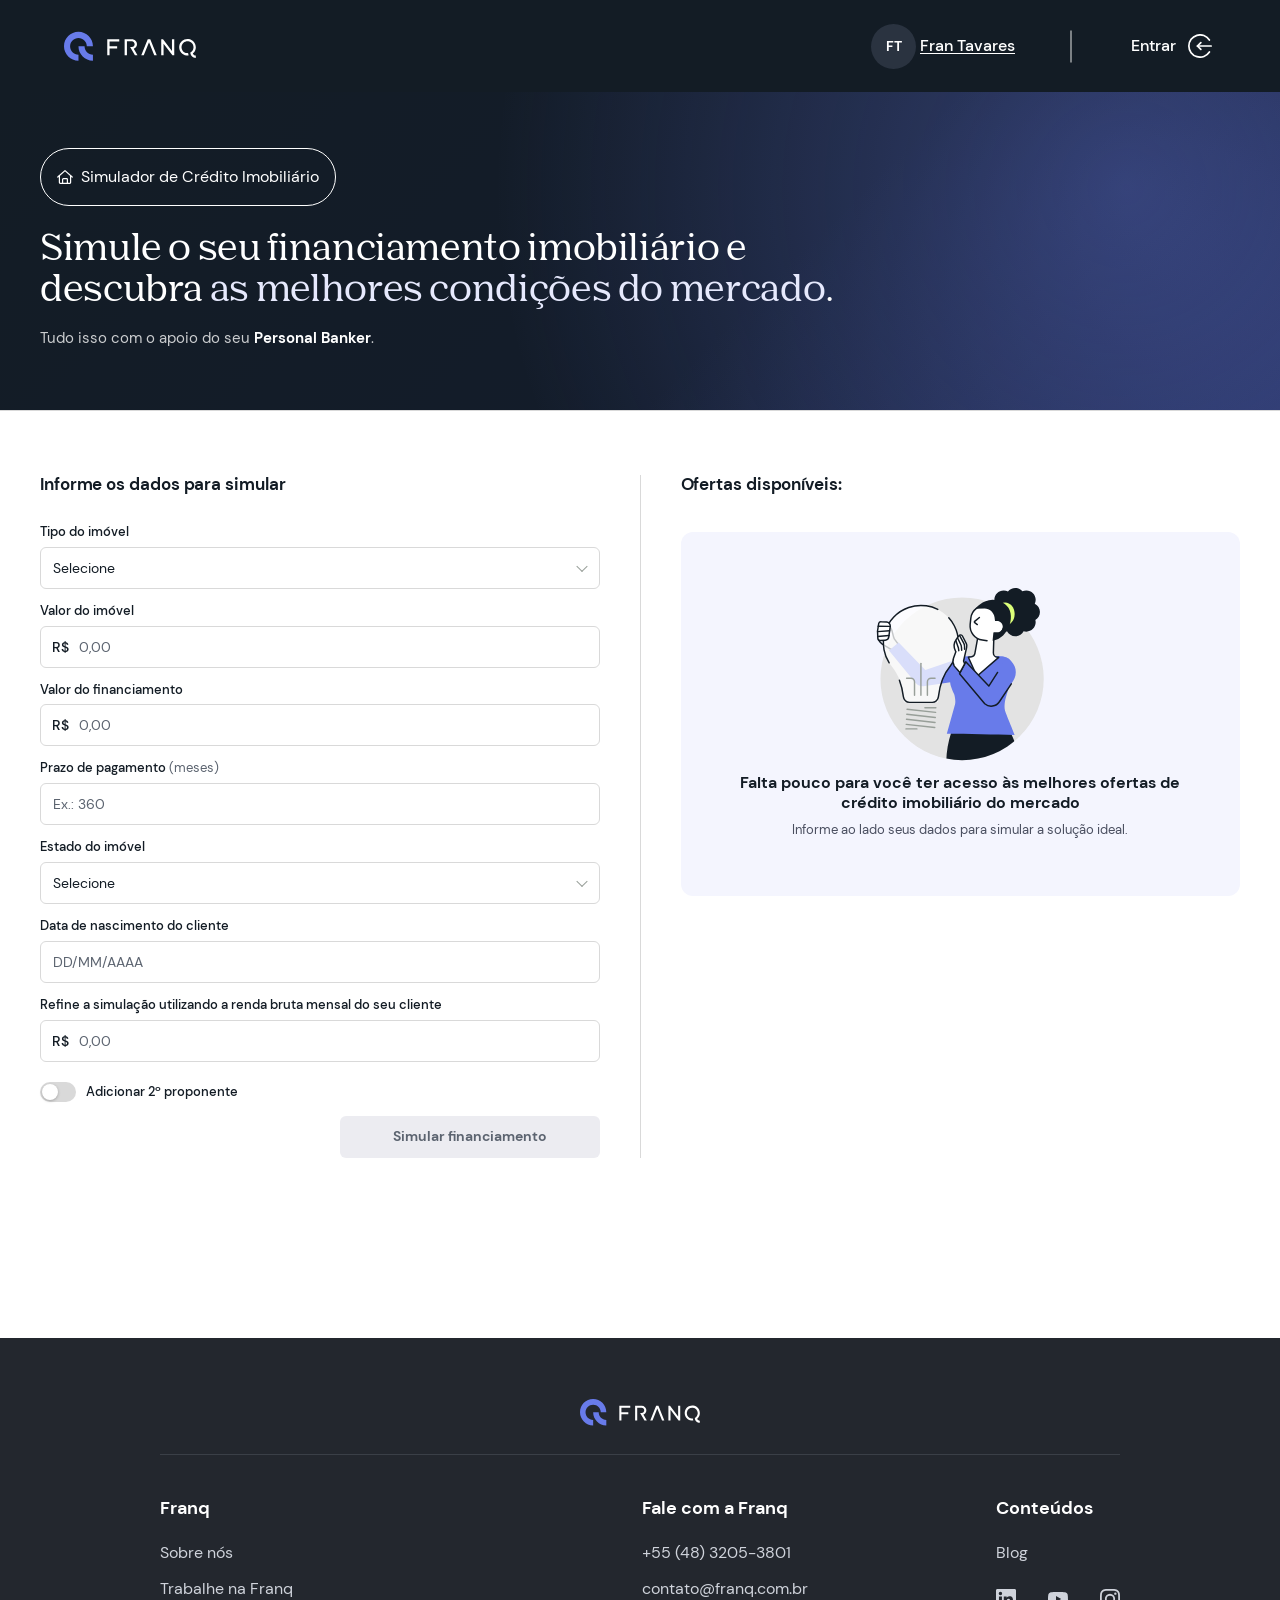
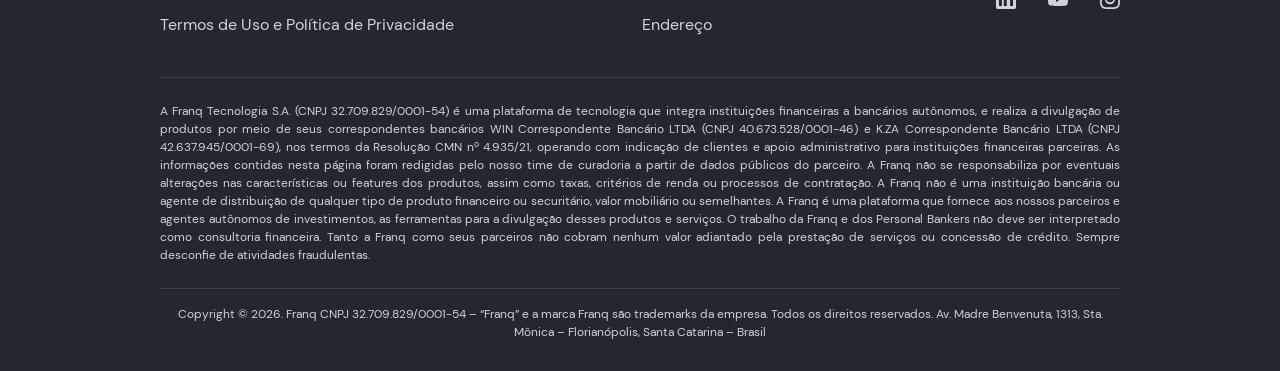
==== index.html @ 44a06931 "Renomeia simulador.html para index.html (GitHub Pages serve na raiz) Co-Authored-By: Claude Opus 4.8" ====
<!doctype html>
<html lang="pt-BR">
<head>
<meta charset="utf-8" />
<meta name="viewport" content="width=device-width,initial-scale=1" />
<title>Simulador de Crédito Imobiliário · Franq</title>
<link rel="stylesheet" href="colors_and_type.css" />
<style>
  @font-face {
    font-family: 'NIB Pro';
    src: url('assets/fonts/NibPro-SemiBold.ttf') format('truetype');
    font-weight: 400 700;
    font-style: normal;
    font-display: swap;
  }

  /* WCAG AA-safe tokens (≥4.5:1 sobre branco) */
  :root {
    --text-muted: #5C6470;     /* substitui --oliva-dark p/ texto: 6.4:1 */
    --text-muted-soft: #6B7280; /* 5.4:1 */
    --danger-text: #C0202B;    /* substitui --danger p/ texto: 6.0:1 */
  }

  /* ==========================================================
     Layout shell — beFranq admin style
     ========================================================== */
  *, *::before, *::after { box-sizing: border-box; }
  html, body { margin: 0; }
  body {
    background: var(--branco);
    color: var(--azul-dark);
    font-family: var(--font-sans);
    font-size: 14px;
    line-height: 1.45;
    min-height: 100vh;
  }

  /* ==========================================================
     Page hero (title block under topbar)
     ========================================================== */
  .page-hero {
    background: var(--azul-dark);
    color: #fff;
    padding: 56px 40px 60px;
    border-bottom: 1px solid var(--cinza-borda);
    position: relative;
    overflow: hidden;
  }
  .page-hero::before {
    content: '';
    position: absolute; inset: 0;
    background:
      radial-gradient(circle at 88% 30%, rgba(104,123,234,0.35), transparent 55%),
      linear-gradient(135deg, rgba(8,14,28,0.0) 0%, rgba(19,28,57,0.25) 60%, rgba(91,108,245,0.25) 100%);
    pointer-events: none;
  }
  .page-hero-inner {
    position: relative; z-index: 1;
    max-width: 1280px; margin: 0 auto;
  }
  .page-hero p.page-hero-eyebrow {
    display: inline-flex;
    align-items: center;
    gap: 8px;
    padding: 16px;
    border: 1px solid #fff;
    border-radius: 40px;
    background: transparent;
    font-family: 'DM Sans', sans-serif;
    font-size: 16px;
    line-height: 24px;
    letter-spacing: 0;
    text-transform: none;
    font-weight: 400;
    color: #fff !important;
    margin: 0 0 24px;
    width: fit-content;
  }
  .page-hero p.page-hero-eyebrow svg {
    width: 16px;
    height: 16px;
    flex-shrink: 0;
    display: block;
  }
  .page-hero h1 {
    font-family: 'NIB Pro', 'DM Serif Display', Georgia, serif;
    font-weight: 400;
    font-size: 36px; line-height: 1.15; letter-spacing: -0.01em;
    margin: 0; max-width: 800px;
    color: #fff;
  }
  .page-hero h1 .accent { color: #E6E9FD; }
  .page-hero p {
    margin: 14px 0 0; max-width: 720px;
    font-size: 15px; line-height: 1.55;
    color: rgba(255,255,255,0.78);
  }
  .page-hero p b { color: #fff; font-weight: 600; }
  @media (max-width: 720px) {
    .page-hero { padding: 36px 20px 40px; }
    .page-hero h1 { font-size: 26px; }
    .page-hero p { font-size: 14px; }
  }

  /* ==========================================================
     Top topbar (slim)
     ========================================================== */
  .topbar {
    height: 92px;
    display: flex; align-items: center; justify-content: space-between;
    padding: 24px 64px;
    background: #131C25;
    font-family: 'DM Sans', sans-serif;
    color: #fff;
    z-index: 19999;
    position: relative;
  }
  .topbar-logo { height: 30px; width: 132px; display: block; }
  .topbar-right {
    display: flex; align-items: center; gap: 40px;
    position: relative; z-index: 20000;
  }
  .topbar-userblock {
    display: flex; align-items: center; gap: 4px;
  }
  .topbar-avatar {
    width: 45px; height: 45px; border-radius: 50%;
    background: #2A3340; color: #fff;
    display: grid; place-items: center;
    font-weight: 600; font-size: 14px;
    overflow: hidden;
    flex-shrink: 0;
  }
  .topbar-avatar img {
    width: 100%; height: 100%; object-fit: cover; display: block;
  }
  .topbar-whatsapp {
    width: 32px; height: 32px;
    display: grid; place-items: center;
    background: transparent; border: 0; padding: 0;
    color: #fff; cursor: pointer;
    border-radius: 50%;
    transition: background 0.2s ease;
  }
  .topbar-whatsapp:hover { background: rgba(255,255,255,0.08); }
  .topbar-whatsapp svg { width: 16px; height: 16px; display: block; }
  .topbar-divider {
    width: 32px; height: 0;
    border-top: 1px solid #e5e5e5;
    transform: rotate(270deg);
  }
  .topbar-enter {
    display: inline-flex; align-items: center; gap: 12px;
    background: transparent; border: 0; padding: 8px 4px;
    color: #fff; cursor: pointer;
    font-family: 'DM Sans', sans-serif;
    font-size: 16px; line-height: 24px; font-weight: 500;
    transition: opacity 0.2s ease;
  }
  .topbar-enter:hover { opacity: 0.8; }
  .topbar-enter svg {
    width: 24px; height: 24px;
    stroke: currentColor;
    display: block;
  }
  .topbar-username {
    font-size: 16px; line-height: 24px;
    font-weight: 500; color: #fff;
    font-family: 'DM Sans', sans-serif;
    text-decoration: underline;
    text-underline-position: from-font;
  }

  /* ==========================================================
     Page container
     ========================================================== */
  .page {
    max-width: 1280px;
    margin: 0 auto;
    padding: 28px 40px 100px;
  }

  /* Breadcrumb */
  .crumbs {
    display: flex; align-items: center; gap: 6px;
    color: var(--text-muted);
    font-size: 13px;
  }
  .crumbs a, .crumbs button {
    background: none; border: none; padding: 0;
    color: var(--text-muted);
    font: inherit; cursor: pointer;
    text-decoration: none;
  }
  .crumbs a:hover, .crumbs button:hover { color: var(--azul-dark); }
  .crumbs .crumb-current {
    color: var(--azul-dark); font-weight: 500;
  }
  .crumbs .crumb-sep { color: var(--cinza-borda); }

  /* Progress linear */
  .progress {
    height: 6px;
    background: #ECECF1;
    border-radius: 999px;
    overflow: hidden;
    margin-top: 14px;
    position: relative;
  }
  .progress-bar {
    height: 100%;
    width: 50%;
    background: var(--azul-franqueza);
    border-radius: 999px;
    transition: width var(--dur-med) var(--ease-out);
  }

  /* ==========================================================
     Two-column grid (form ↔ result)
     ========================================================== */
  .two-col {
    display: grid;
    grid-template-columns: 1fr 1px 1fr;
    gap: 40px;
    margin-top: 36px;
    align-items: stretch;
  }
  .form-col, .result-col { display: flex; flex-direction: column; }
  .form { flex: 1; }
  .form-actions { margin-top: auto !important; }
  .result-table.is-active { flex: 1; display: flex; flex-direction: column; }
  .result-table.is-active .result-cta { margin-top: auto; }
  .vdivider {
    background: var(--cinza-borda);
    width: 1px;
    align-self: stretch;
    min-height: 600px;
  }

  /* Section title (form + result share style) */
  .section-title {
    font-family: var(--font-sans);
    font-size: 17px;
    font-weight: 700;
    color: var(--azul-dark);
    margin: 0 0 30px;
    letter-spacing: -0.005em;
  }
  .section-divider {
    border: none;
    border-top: 1px solid var(--cinza-borda);
    margin: 0 0 26px;
  }

  /* ==========================================================
     Form
     ========================================================== */
  .form { display: flex; flex-direction: column; gap: 14px; }
  .form-actions { margin-top: 8px; display: flex; justify-content: flex-end; align-items: center; gap: 16px; }
  .form-actions .btn { width: auto; min-width: 260px; }
  .btn-link-clear {
    background: transparent;
    border: 0;
    padding: 6px 4px;
    color: #6B7280;
    font-family: var(--font-sans);
    font-size: 13px;
    font-weight: 500;
    cursor: pointer;
    display: inline-flex;
    align-items: center;
    gap: 6px;
    text-decoration: none;
  }
  .btn-link-clear:hover { text-decoration: underline; }
  .result-cta { margin-top: 16px; display: flex; flex-direction: column; align-items: flex-end; gap: 16px; }
  .result-cta-text {
    font-family: var(--font-sans);
    font-size: 13px; line-height: 1.55;
    font-weight: 700;
    color: var(--azul-dark);
    margin: 20px 0 0;
    text-align: left;
    max-width: 100%;
  }
  .result-cta .btn { min-width: 260px; }
  .field { display: flex; flex-direction: column; gap: 6px; }
  .field-label {
    font-size: 13px;
    font-weight: 500;
    color: var(--azul-dark);
    line-height: 1.3;
  }
  .field-label .label-hint {
    color: var(--text-muted);
    font-weight: 400;
  }

  .input {
    height: 42px;
    border: 1px solid var(--cinza-borda);
    border-radius: 6px;
    background: #fff;
    padding: 0 12px;
    font: 400 14px var(--font-sans);
    color: var(--azul-dark);
    width: 100%;
    transition: border-color var(--dur-fast), box-shadow var(--dur-fast);
    appearance: none;
    -webkit-appearance: none;
  }
  .input:hover { border-color: var(--azul-franqueza); }
  .input:focus {
    outline: none;
    border-color: var(--azul-franqueza);
    box-shadow: 0 0 0 3px rgba(104,123,234,0.18);
  }
  .input::placeholder { color: var(--text-muted); }
  .input.is-error,
  .input.is-error:hover,
  .input.is-error:focus {
    border-color: var(--danger);
    box-shadow: 0 0 0 3px rgba(216, 57, 73, 0.15);
  }
  .field-error {
    margin: 6px 0 0;
    font-size: 12px;
    color: var(--danger-text);
    line-height: 1.4;
  }

  /* Native select arrow */
  .select-wrap { position: relative; }
  .select-wrap .input {
    padding-right: 36px;
    cursor: pointer;
  }
  .select-wrap::after {
    content: "";
    position: absolute;
    right: 14px; top: 50%;
    width: 8px; height: 8px;
    border-right: 1.6px solid var(--oliva-dark);
    border-bottom: 1.6px solid var(--oliva-dark);
    transform: translateY(-70%) rotate(45deg);
    pointer-events: none;
  }

  /* Currency / prefix */
  .input-prefix-wrap { position: relative; }
  .input-prefix {
    position: absolute; left: 12px; top: 50%; transform: translateY(-50%);
    font-size: 14px; font-weight: 500; color: var(--azul-dark);
    pointer-events: none;
  }
  .input-prefix-wrap .input { padding-left: 38px; }

  /* Toggle proponente */
  .switch-row {
    display: flex; align-items: center; gap: 10px;
    margin-top: 6px;
  }
  .switch {
    position: relative;
    width: 36px; height: 20px;
    background: var(--cinza-borda);
    border-radius: 999px;
    cursor: pointer;
    transition: background var(--dur-fast);
    flex-shrink: 0;
  }
  .switch::after {
    content: "";
    position: absolute; top: 2px; left: 2px;
    width: 16px; height: 16px;
    background: #fff;
    border-radius: 50%;
    box-shadow: 0 1px 3px rgba(0,0,0,0.25);
    transition: left var(--dur-fast);
  }
  .switch.on { background: var(--azul-franqueza); }
  .switch.on::after { left: 18px; }
  .switch-label {
    font-size: 13px; color: var(--azul-dark); font-weight: 500;
    cursor: pointer; user-select: none;
  }

  /* 2º proponente card */
  .proponente-card {
    background: #FAFAFF;
    border: 1px solid #E5E5E5;
    border-radius: 12px;
    margin-top: 4px;
    overflow: hidden;
  }
  .proponente-card[hidden] { display: none; }
  .proponente-card-head {
    display: flex; align-items: flex-start; gap: 12px;
    padding: 14px 16px;
    background: #F0F2FE;
    border-bottom: 1px solid #E5E5E5;
  }
  .proponente-card-title {
    flex: 1;
    font-size: 13px;
    font-weight: 500;
    color: var(--azul-dark);
    line-height: 1.4;
  }
  .proponente-card-close {
    flex-shrink: 0;
    width: 24px; height: 24px;
    border: none;
    background: transparent;
    color: var(--azul-dark);
    font-size: 18px;
    line-height: 1;
    cursor: pointer;
    border-radius: 4px;
    display: grid; place-items: center;
    transition: background var(--dur-fast);
  }
  .proponente-card-close:hover { background: rgba(0,0,0,0.06); }
  .proponente-card-body {
    padding: 14px 16px;
    display: flex; flex-direction: column; gap: 14px;
  }

  /* ==========================================================
     Result panel — empty state
     ========================================================== */
  .result-empty {
    background: #F4F5FE;
    border-radius: 12px;
    padding: 56px 32px;
    text-align: center;
    margin-top: 8px;
  }
  .result-empty-illu {
    width: 168px; height: auto;
    margin: 0 auto 12px;
    display: block;
  }
  .result-empty-title {
    font-family: var(--font-sans);
    font-size: 16px;
    font-weight: 700;
    color: var(--azul-dark);
    margin: 0 0 8px;
  }
  .result-empty-sub {
    font-size: 13px;
    color: #4A4F60;
    line-height: 1.55;
    max-width: 420px;
    margin: 0 auto;
  }

  /* ==========================================================
     Result panel — bank cards (one per partner, stacked)
     ========================================================== */
  .result-table {
    display: none;
    margin-top: 4px;
  }
  .result-table.is-active { display: flex; flex-direction: column; flex: 1; }

  .result-coverage-top {
    display: flex; align-items: center; justify-content: space-between;
    gap: 16px;
    flex-wrap: wrap;
    margin-bottom: 14px;
  }
  .result-coverage-text {
    font-size: 13px;
    color: var(--azul-dark);
  }
  .result-coverage-text b { color: var(--azul-dark); font-weight: 700; }
  .result-sort {
    display: flex; align-items: center; gap: 8px;
  }
  .result-sort-label {
    font-size: 12.5px;
    color: var(--text-muted);
    white-space: nowrap;
  }
  .result-sort .select-wrap {
    position: relative;
  }
  .result-sort select {
    height: 36px;
    padding: 0 36px 0 12px;
    border-radius: 8px;
    border: 1px solid #E0E0E5;
    background: #fff;
    font: 500 13px var(--font-sans);
    color: var(--azul-dark);
    cursor: pointer;
    appearance: none;
    -webkit-appearance: none;
    min-width: 180px;
  }
  .result-sort select:focus { outline: 2px solid var(--oliva-dark); outline-offset: 1px; border-color: var(--oliva-dark); }
  .result-sort .select-wrap::after {
    content: '';
    position: absolute;
    right: 12px; top: 50%;
    width: 8px; height: 8px;
    border-right: 1.5px solid var(--azul-dark);
    border-bottom: 1.5px solid var(--azul-dark);
    transform: translateY(-70%) rotate(45deg);
    pointer-events: none;
  }

  /* Bank cards stack */
  .bank-cards {
    display: flex; flex-direction: column;
    gap: 12px;
  }
  .bank-card {
    background: #fff;
    border: 1px solid #E5E5E5;
    border-radius: 16px;
    padding: 18px 20px;
    transition: box-shadow 0.2s ease, border-color 0.2s ease, transform 0.35s cubic-bezier(0.4,0,0.2,1);
  }
  .bank-card:hover {
    box-shadow: 0 6px 18px rgba(20, 30, 80, 0.06);
    border-color: #D5D8E0;
  }
  .bank-card-head {
    display: flex; align-items: center; gap: 14px;
    padding-bottom: 14px;
    border-bottom: 1px solid #EFEFF3;
    margin-bottom: 14px;
  }
  .bank-card-logo {
    flex-shrink: 0;
    width: 48px; height: 48px;
    border-radius: 10px;
    background: rgb(250, 250, 255);
    display: grid; place-items: center;
    color: var(--azul-dark);
  }
  .bank-card-logo svg { width: 28px; height: 28px; }
  .bank-card-title {
    flex: 1;
    display: flex; flex-direction: column; gap: 2px;
  }
  .bank-card-name {
    font-size: 16px; font-weight: 700; color: var(--azul-dark); line-height: 1.1;
  }
  .bank-card-ltv {
    font-size: 11.5px; color: var(--text-muted); font-weight: 400;
  }
  .bank-card-highlight {
    text-align: right;
    display: flex; flex-direction: column; gap: 2px;
  }
  .bank-card-highlight-label {
    font-size: 11px; color: var(--text-muted); text-transform: uppercase; letter-spacing: 0.04em;
  }
  .bank-card-highlight-value {
    font-size: 18px; font-weight: 700; color: var(--azul-dark); line-height: 1.1;
  }
  .bank-card-grid {
    display: grid;
    grid-template-columns: repeat(3, 1fr);
    gap: 14px 18px;
  }
  .bank-card-cell {
    display: flex; flex-direction: column; gap: 3px;
    min-width: 0;
  }
  .bank-card-cell-label {
    font-size: 11.5px;
    color: var(--text-muted);
    line-height: 1.25;
    display: flex; align-items: center; gap: 4px;
  }
  .bank-card-cell-label small { font-size: 10.5px; color: var(--text-muted); }
  .bank-card-cell-value {
    font-size: 14px;
    color: var(--azul-dark);
    font-weight: 500;
    line-height: 1.25;
    display: flex; align-items: baseline; gap: 4px;
    flex-wrap: wrap;
  }
  .bank-card-cell-value .bank-cell-suffix {
    font-size: 10.5px;
    color: var(--text-muted);
    font-weight: 400;
  }
  .bank-card-warn {
    margin-top: 14px;
    padding: 10px 12px;
    background: #FFF6F4;
    border: 1px solid #FFE2DC;
    border-radius: 10px;
    display: flex; align-items: flex-start; gap: 8px;
    font-size: 12px; color: var(--azul-dark);
    line-height: 1.45;
  }
  .bank-card-warn .result-warn-ico { margin-top: 1px; }
  .bank-card-warn b { color: var(--danger); }
  .bank-card-warn-aux {
    color: var(--text-muted);
    display: block;
    margin-top: 2px;
    font-size: 11px;
  }

  .bank-grid {
    background: rgb(250, 250, 255);
    border-radius: 16px;
    overflow: hidden;
  }
  .bank-row {
    display: grid;
    grid-template-columns: 180px repeat(4, 1fr);
    align-items: stretch;
  }
  .bank-row > * {
    padding: 12px 10px;
    border-top: 1px solid #E5E5E5;
    font-size: 14px;
    color: var(--azul-dark);
  }
  .bank-row.is-head > * { border-top: 0; padding-top: 8px; padding-bottom: 14px; }
  .bank-row > *:not(:first-child) { border-left: 1px solid #E5E5E5; }
  .bank-row.is-head > :first-child { border-top: 0; }

  .bank-head {
    text-align: center;
    display: flex; flex-direction: column; align-items: center; gap: 4px;
  }
  .bank-head svg { color: var(--azul-dark); margin-bottom: 4px; }
  .bank-head-name { font-weight: 700; font-size: 14px; color: var(--azul-dark); line-height: 1.1; }
  .bank-head-ltv { font-size: 10px; color: var(--azul-dark); font-weight: 400; }

  .bank-row-label {
    display: flex; align-items: center; justify-content: space-between;
    gap: 8px;
    font-size: 14px; font-weight: 400;
    color: var(--azul-dark); line-height: 1.3;
  }
  .bank-row-label-text { display: flex; align-items: flex-start; gap: 8px; }
  .bank-row-label-text > span { display: block; }
  .bank-row-label-text svg { flex-shrink: 0; color: var(--azul-dark); margin-top: 2px; }
  .bank-row-label small {
    display: block; font-weight: 400; color: var(--azul-dark);
    font-size: 14px; margin-top: 0; line-height: 1.3;
  }
  .bank-row-label-info { color: var(--text-muted); cursor: help; display: inline-flex; }

  .bank-cell {
    text-align: center;
    font-size: 14px; color: var(--azul-dark);
    font-weight: 400; line-height: 1.35;
    display: flex; align-items: center; justify-content: center;
    gap: 2px; flex-wrap: wrap;
  }
  .bank-cell-suffix { font-size: 10px; color: var(--azul-dark); }
  .bank-cell-strong { font-weight: 400; }

  /* Desktop coverage (footer of grid) + warn */
  .result-coverage {
    text-align: center;
    font-size: 12.5px; color: var(--azul-dark);
    background: rgb(231, 235, 255);
    border-bottom-left-radius: 16px;
    border-bottom-right-radius: 16px;
    padding: 12px 16px;
  }
  .result-coverage b { color: var(--azul-dark); }
  .result-warn {
    margin-top: 18px;
    display: flex; align-items: flex-start; gap: 8px;
    font-size: 12.5px; color: var(--azul-dark); line-height: 1.5;
  }
  .result-warn b { color: var(--danger); }

  /* Show grid on desktop, cards on mobile */
  .result-mobile-only { display: none; }

  /* Floating "back to form" button (mobile only) */
  .fab-top {
    position: fixed;
    right: 16px; bottom: 20px;
    width: 48px; height: 48px;
    border-radius: 50%;
    border: none;
    background: var(--azul-dark);
    color: #fff;
    box-shadow: 0 8px 22px rgba(20, 30, 80, 0.28);
    display: none;
    align-items: center; justify-content: center;
    cursor: pointer;
    z-index: 50;
    opacity: 0;
    transform: translateY(8px);
    transition: opacity 0.22s ease, transform 0.22s ease, background-color 0.22s ease;
  }
  .fab-top.is-visible { opacity: 1; transform: translateY(0); }
  .fab-top:hover { background: var(--azul-dark-hover, #0f1a3d); }
  .fab-top:focus-visible { outline: 2px solid var(--oliva-dark); outline-offset: 2px; }
  .fab-top svg { width: 22px; height: 22px; }
  @media (max-width: 900px) {
    .fab-top { display: flex; }
  }
  @media (max-width: 900px) {
    .result-desktop-only { display: none !important; }
    .result-mobile-only { display: block; }
    .result-mobile-only.result-coverage-top { display: flex; }
    .result-mobile-only.bank-cards { display: flex; flex-direction: column; gap: 12px; }
  }

  .result-warn-ico {
    flex-shrink: 0;
    width: 18px; height: 18px; border-radius: 50%;
    background: #FFE7E9;
    color: #B8281F;
    display: grid; place-items: center;
    font-size: 11px; font-weight: 700;
    margin-top: 1px;
  }
  .result-disclaimer {
    margin-top: 18px;
    font-size: 11.5px; color: var(--text-muted);
    font-style: italic;
    line-height: 1.5;
  }

  /* Buttons */
  .btn {
    height: 42px;
    padding: 0 22px;
    border-radius: 6px;
    border: 1px solid transparent;
    font: 600 13.5px var(--font-sans);
    cursor: pointer;
    display: inline-flex; align-items: center; justify-content: center; gap: 8px;
    transition: background-color 0.28s cubic-bezier(0.4, 0, 0.2, 1), border-color 0.28s cubic-bezier(0.4, 0, 0.2, 1), color 0.28s cubic-bezier(0.4, 0, 0.2, 1), box-shadow 0.28s cubic-bezier(0.4, 0, 0.2, 1), transform 0.28s cubic-bezier(0.4, 0, 0.2, 1);
    white-space: nowrap;
  }
  .btn:active { transform: scale(.99); }
  .btn svg { width: 14px; height: 14px; }

  .btn-primary {
    background: #4F5DCC;
    color: #fff;
  }
  .btn-primary:hover { background: #4F62D1 !important; color: #fff !important; }
  .btn-primary:active {
    background: var(--azul-medium) !important;
    color: #fff !important;
    border-color: var(--azul-medium) !important;
    outline: none;
    transform: none;
  }
  .btn-primary:focus-visible {
    outline: 2px solid var(--azul-medium);
    outline-offset: 2px;
  }

  .btn-outline {
    background: #fff;
    color: var(--azul-franqueza);
    border-color: var(--azul-franqueza);
  }
  .btn-outline:hover { background: #F4F5FE; }

  .btn[disabled], .btn.is-disabled {
    background: #ECECF1;
    color: #5C6470;
    border-color: transparent;
    cursor: not-allowed;
  }
  .btn[disabled]:hover, .btn.is-disabled:hover { background: #ECECF1; }

  /* Reload icon spinning hint */
  .icon-spin {
    transition: transform var(--dur-med);
  }
  .btn-primary:hover .icon-spin { transform: rotate(180deg); }

  /* ==========================================================
     Confirm modal
     ========================================================== */
  .confirm-overlay {
    position: fixed; inset: 0;
    background: rgba(19, 28, 37, 0.55);
    display: none;
    align-items: center; justify-content: center;
    z-index: 30000;
    padding: 20px;
  }
  .confirm-overlay.open { display: flex; }
  .confirm-card {
    background: #fff; border-radius: 16px;
    width: 100%; max-width: 440px;
    padding: 28px;
    box-shadow: 0 12px 40px rgba(0,0,0,0.18);
    font-family: var(--font-sans);
    color: var(--azul-dark);
  }
  .confirm-title {
    font-size: 18px; font-weight: 700; margin: 0 0 10px;
  }
  .confirm-desc {
    font-size: 14px; line-height: 1.5; margin: 0 0 24px;
    color: #4A4F5C;
  }
  .confirm-actions {
    display: flex; gap: 12px; justify-content: flex-end;
    flex-wrap: wrap;
  }
  .confirm-actions .btn { min-width: 140px; min-height: 44px; }
  @media (max-width: 480px) {
    .confirm-actions { flex-direction: column-reverse; }
    .confirm-actions .btn { width: 100%; }
  }

  /* ==========================================================
     Tweaks panel
     ========================================================== */
  .tw-panel {
    position: fixed; right: 24px; bottom: 110px; z-index: 200;
    width: 280px;
    background: #fff;
    border: 1px solid var(--cinza-borda);
    border-radius: 14px;
    box-shadow: 0 30px 80px -20px rgba(19,28,37,0.30);
    font-family: var(--font-sans);
    color: var(--azul-dark);
    display: none;
    overflow: hidden;
  }
  .tw-panel.open { display: block; }
  .tw-head {
    display: flex; align-items: center; justify-content: space-between;
    padding: 12px 14px;
    background: var(--azul-dark); color: #fff;
  }
  .tw-head h4 {
    margin: 0; font-size: 12px; font-weight: 600;
    letter-spacing: .06em; text-transform: uppercase;
  }
  .tw-close {
    width: 24px; height: 24px; border-radius: 50%;
    background: rgba(255,255,255,0.12); border: none;
    color: #fff; cursor: pointer; font-size: 14px; line-height: 1;
    display: grid; place-items: center;
  }
  .tw-close:hover { background: rgba(255,255,255,0.22); }
  .tw-body { padding: 14px 14px 16px; display: flex; flex-direction: column; gap: 14px; }
  .tw-section { display: flex; flex-direction: column; gap: 8px; }
  .tw-label {
    font-size: 10.5px; font-weight: 600; letter-spacing: .06em;
    text-transform: uppercase; color: var(--text-muted);
  }
  .tw-seg {
    display: flex; gap: 4px;
    background: var(--cinza-suave); border-radius: 8px; padding: 3px;
  }
  .tw-seg button {
    flex: 1; padding: 6px 6px;
    background: transparent; border: none;
    font-family: var(--font-sans); font-size: 11.5px; font-weight: 500;
    color: var(--azul-dark); cursor: pointer;
    border-radius: 6px;
  }
  .tw-seg button.active {
    background: #fff;
    box-shadow: 0 1px 3px rgba(0,0,0,0.10);
  }

  /* ==========================================================
     Site footer (Franq global)
     ========================================================== */
  .site-footer {
    background: #23272E;
    color: #cfd3db;
    font-family: 'DM Sans', Arial, sans-serif;
    font-size: 16px;
    line-height: 24px;
    padding: 40px 160px 30px;
    margin-top: 80px;
  }
  .site-footer-logo-row {
    display: flex;
    justify-content: center;
    align-items: center;
    padding: 16px 0 24px;
  }
  .site-footer-logo {
    height: 36px;
    width: 120px;
    display: block;
  }
  .site-footer-divider {
    height: 1px;
    width: 100%;
    background: #3A3F47;
  }
  .site-footer-links {
    display: flex;
    justify-content: space-between;
    gap: 64px;
    padding: 40px 0;
  }
  .site-footer-col {
    display: flex;
    flex-direction: column;
    gap: 12px;
    min-width: 0;
  }
  .site-footer-col-title {
    color: #fff;
    font-weight: 700;
    font-size: 18px;
    line-height: 26px;
    margin-bottom: 8px;
  }
  .site-footer-col a {
    color: #cfd3db;
    font-size: 16px;
    font-weight: 400;
    text-decoration: none;
    transition: color 0.2s ease;
  }
  .site-footer-col a:hover { color: #fff; }
  .site-footer-socials {
    display: flex;
    gap: 32px;
    margin-top: 12px;
  }
  .site-footer-socials a {
    display: inline-flex;
    align-items: center;
    justify-content: center;
    color: #cfd3db;
    transition: color 0.2s ease;
  }
  .site-footer-socials a:hover { color: #fff; }
  .site-footer-socials svg {
    width: 20px;
    height: 20px;
    display: block;
  }
  .site-footer-legal {
    color: #cfd3db;
    font-size: 12px;
    line-height: 18px;
    text-align: justify;
    padding: 24px 0;
    margin: 0;
  }
  .site-footer-copy {
    color: #cfd3db;
    font-size: 12px;
    line-height: 18px;
    padding-top: 16px;
    margin: 0;
    text-align: center;
  }

  /* ==========================================================
     Responsive
     ========================================================== */
  @media (max-width: 900px) {
    .two-col { grid-template-columns: 1fr; gap: 28px; }
    .vdivider { display: none; }
    .page { padding: 20px 20px 80px; }
    /* (mobile) bank cards collapse to 2 columns */
    .bank-card-grid { grid-template-columns: repeat(2, 1fr); gap: 12px 14px; }
    .bank-card-head { gap: 10px; }
    .bank-card-logo { width: 40px; height: 40px; }
    .bank-card-logo svg { width: 24px; height: 24px; }
    .bank-card-name { font-size: 15px; }
    .bank-card-highlight-value { font-size: 16px; }
    .topbar { padding: 16px 20px; height: 72px; }
    .topbar-logo { height: 24px; }
    .topbar-username { display: none; }

    /* (mobile) site footer — stack columns, comfortable padding */
    .site-footer { padding: 32px 20px 24px; margin-top: 48px; font-size: 14px; line-height: 1.5; }
    .site-footer-logo-row { padding: 8px 0 18px; }
    .site-footer-links {
      flex-direction: column;
      gap: 28px;
      padding: 28px 0;
    }
    .site-footer-col { gap: 8px; }
    .site-footer-col-title { font-size: 14px; margin-bottom: 4px; }
    .site-footer-col a { font-size: 14px; }
    .site-footer-socials { gap: 20px; margin-top: 8px; }
    .site-footer-legal, .site-footer-copy { font-size: 11.5px; padding: 18px 0; line-height: 1.55; }

    /* (mobile) buttons full-width */
    .form-actions {
      flex-direction: column-reverse;
      align-items: stretch;
      gap: 10px;
    }
    .form-actions .btn { width: 100%; min-width: 0; }
    .form-actions .btn-link-clear { align-self: center; }
    .result-cta { align-items: stretch; }
    .result-cta .btn { width: 100%; min-width: 0; }

    /* ==========================================================
       Mínimo de toque 48x48 (mobile)
       ========================================================== */
    /* Inputs / selects */
    .input { height: 48px; font-size: 16px; }
    .select-wrap .input { padding-right: 40px; }

    /* Botões principais */
    .btn { height: 48px; min-height: 48px; }
    .confirm-actions .btn { min-height: 48px; }

    /* Topbar */
    .topbar-whatsapp {
      width: 48px; height: 48px;
    }
    .topbar-enter {
      min-height: 48px; padding: 12px 4px;
    }

    /* Breadcrumb links/buttons — alvo de toque */
    .crumbs { gap: 4px; flex-wrap: wrap; }
    .crumbs a, .crumbs button, .crumbs .crumb-current {
      min-height: 48px;
      display: inline-flex;
      align-items: center;
      padding: 0 4px;
    }

    /* Switch (proponente) — manter visual, ampliar área de toque */
    .switch-row { gap: 12px; min-height: 48px; align-items: center; }
    .switch {
      position: relative;
    }
    .switch::before {
      content: "";
      position: absolute;
      inset: -14px -6px;
      /* expande a área tocável para 48px de altura mínima */
    }
    .switch-label {
      min-height: 48px;
      display: inline-flex;
      align-items: center;
    }

    /* Botão fechar do card 2º proponente */
    .proponente-card-close {
      width: 48px; height: 48px;
      font-size: 22px;
      margin: -12px -12px -12px 0;
    }
    .proponente-card-head { align-items: center; }

    /* Link "Limpar campos" */
    .btn-link-clear {
      min-height: 48px;
      padding: 12px 8px;
    }

    /* Footer — links com altura de toque adequada */
    .site-footer-col { gap: 4px; }
    .site-footer-col a {
      min-height: 48px;
      display: inline-flex;
      align-items: center;
      padding: 4px 0;
    }
    .site-footer-socials a {
      width: 48px; height: 48px;
      display: inline-flex;
      align-items: center;
      justify-content: center;
      padding: 0;
    }

    /* Tweaks panel close */
    .tw-close { width: 48px; height: 48px; }

    /* Sort select (mobile result) */
    #sortBy { height: 48px; }

    /* ==========================================================
       Mínimo 16px para textos correntes (mobile)
       ========================================================== */
    body { font-size: 16px; }
    .crumbs, .crumbs a, .crumbs button { font-size: 16px; line-height: 1.45; }
    .field-label { font-size: 16px; }
    .field-error { font-size: 16px; }
    .input { font-size: 16px; }
    .input-prefix { font-size: 16px; }
    .switch-label { font-size: 16px; }
    .proponente-card-title { font-size: 16px; }
    .btn-link-clear { font-size: 16px; }
    .result-cta-text { font-size: 16px; }
    .result-empty-sub { font-size: 16px; }
    .result-coverage-text { font-size: 16px; }
    .result-sort-label { font-size: 16px; }
    .bank-card-name { font-size: 18px; }
    .bank-card-ltv { font-size: 16px; }
    .bank-card-highlight-label { font-size: 16px; }
    .bank-card-highlight-value { font-size: 22px; }
    .bank-card-cell-label { font-size: 16px; }
    .bank-card-cell-label small { font-size: 16px; }
    .bank-card-cell-value { font-size: 16px; }
    .bank-card-cell-value .bank-cell-suffix { font-size: 16px; }
    .bank-card-warn { font-size: 16px; }
    .bank-card-warn-aux { font-size: 16px; }
    .result-disclaimer { font-size: 16px; }
    .confirm-desc { font-size: 16px; }
    .site-footer { font-size: 16px; }
    .site-footer-col-title { font-size: 16px; }
    .site-footer-col a { font-size: 16px; }
    .site-footer-legal, .site-footer-copy { font-size: 16px; line-height: 1.6; }
    .btn { font-size: 16px; }
  }
</style>
</head>
<body>

<!-- =================== TOPBAR =================== -->
<header class="topbar" aria-label="Navegação principal">
  <img class="topbar-logo" src="assets/logo-topbar.svg" alt="Franq" />
  <div class="topbar-right">
    <div class="topbar-userblock">
      <div class="topbar-avatar" aria-label="Fran Tavares">FT</div>
      <span class="topbar-username">Fran Tavares</span>
    </div>
    <div class="topbar-divider"></div>
    <button type="button" class="topbar-enter" aria-label="Entrar">
      <span>Entrar</span>
      <svg viewBox="0 0 28 28" fill="none" xmlns="http://www.w3.org/2000/svg" aria-hidden="true">
        <path d="M27 14H11" stroke-width="2" stroke-linecap="round" stroke-linejoin="round"></path>
        <path d="M15 10L11 14L15 18" stroke-width="2" stroke-linecap="round" stroke-linejoin="round"></path>
        <path d="M24.9603 21C23.4463 23.3693 21.205 25.1838 18.5725 26.1715C15.94 27.1592 13.0583 27.2668 10.3595 26.4781C7.66068 25.6895 5.2903 24.0471 3.60387 21.7973C1.91744 19.5476 1.00586 16.8117 1.00586 14C1.00586 11.1883 1.91744 8.45243 3.60387 6.20266C5.2903 3.95289 7.66068 2.31051 10.3595 1.52186C13.0583 0.733215 15.94 0.840805 18.5725 1.8285C21.205 2.81619 23.4463 4.63074 24.9603 7" stroke-width="2" stroke-linecap="round" stroke-linejoin="round"></path>
      </svg>
    </button>
  </div>
</header>

<!-- =================== PAGE HERO =================== -->
<section class="page-hero">
  <div class="page-hero-inner">
    <p class="page-hero-eyebrow">
      <svg width="16" height="16" viewBox="0 0 20 20" xmlns="http://www.w3.org/2000/svg" fill="none" aria-hidden="true">
        <path d="M17 8.36364V17C17 17.5523 16.5523 18 16 18H4C3.44772 18 3 17.5523 3 17V8.36364" stroke="#FFFFFF" stroke-width="1.5" stroke-linecap="round" stroke-linejoin="round"></path>
        <path d="M19 10L10 2L1 10" stroke="#FFFFFF" stroke-width="1.5" stroke-linecap="round" stroke-linejoin="round"></path>
        <path d="M13 18V13C13 12.4477 12.5523 12 12 12H8C7.44772 12 7 12.4477 7 13V18" stroke="#FFFFFF" stroke-width="1.5" stroke-linecap="round" stroke-linejoin="round"></path>
      </svg>
      <span>Simulador de Crédito Imobiliário</span>
    </p>
    <h1>Simule o seu financiamento imobiliário e descubra <span class="accent">as melhores condições do mercado</span>.</h1>
    <p>Tudo isso com o apoio do seu <b>Personal Banker</b>.</p>
  </div>
</section>

<!-- =================== PAGE =================== -->
<main class="page">


  <!-- Two-column layout -->
  <section class="two-col">
    <!-- ============ FORM ============ -->
    <div class="form-col">
      <h2 class="section-title">Informe os dados para simular</h2>

      <form class="form" id="simForm" autocomplete="off">
        <div class="field">
          <label class="field-label" for="f-tipo">Tipo do imóvel</label>
          <div class="select-wrap">
            <select class="input" id="f-tipo">
              <option value="" hidden selected>Selecione</option>
              <option>Apartamento</option>
              <option>Casa</option>
              <option>Terreno</option>
              <option>Comercial</option>
            </select>
          </div>
        </div>

        <div class="field">
          <label class="field-label" for="f-valor">Valor do imóvel</label>
          <div class="input-prefix-wrap">
            <span class="input-prefix">R$</span>
            <input class="input" id="f-valor" inputmode="numeric" placeholder="0,00" />
          </div>
          <p class="field-error" id="err-valor" hidden>Valor mínimo do imóvel é R$ 90.000,00.</p>
        </div>

        <div class="field">
          <label class="field-label" for="f-financ">Valor do financiamento</label>
          <div class="input-prefix-wrap">
            <span class="input-prefix">R$</span>
            <input class="input" id="f-financ" inputmode="numeric" placeholder="0,00" />
          </div>
          <p class="field-error" id="err-financ" hidden>O valor do financiamento não pode ser maior que 80% do valor do imóvel.</p>
        </div>

        <div class="field">
          <label class="field-label" for="f-prazo">Prazo de pagamento <span class="label-hint">(meses)</span></label>
          <input class="input" id="f-prazo" inputmode="numeric" placeholder="Ex.: 360" />
          <p class="field-error" id="err-prazo" hidden>Prazo deve estar entre 12 e 420 meses.</p>
        </div>

        <div class="field">
          <label class="field-label" for="f-estado">Estado do imóvel</label>
          <div class="select-wrap">
            <select class="input" id="f-estado">
              <option value="" hidden selected>Selecione</option>
              <option>AC</option>
              <option>AL</option>
              <option>AP</option>
              <option>AM</option>
              <option>BA</option>
              <option>CE</option>
              <option>DF</option>
              <option>ES</option>
              <option>GO</option>
              <option>MA</option>
              <option>MT</option>
              <option>MS</option>
              <option>MG</option>
              <option>PA</option>
              <option>PB</option>
              <option>PR</option>
              <option>PE</option>
              <option>PI</option>
              <option>RJ</option>
              <option>RN</option>
              <option>RS</option>
              <option>RO</option>
              <option>RR</option>
              <option>SC</option>
              <option>SP</option>
              <option>SE</option>
              <option>TO</option>
            </select>
          </div>
        </div>

        <div class="field">
          <label class="field-label" for="f-nasc">Data de nascimento do cliente</label>
          <input class="input" id="f-nasc" placeholder="DD/MM/AAAA" inputmode="numeric" maxlength="10" />
        </div>

        <div class="field">
          <label class="field-label" for="f-renda">Refine a simulação utilizando a renda bruta mensal do seu cliente</label>
          <div class="input-prefix-wrap">
            <span class="input-prefix">R$</span>
            <input class="input" id="f-renda" inputmode="numeric" placeholder="0,00" />
          </div>
        </div>

        <div class="switch-row">
          <div class="switch" id="switchProponente" role="switch" aria-checked="false" tabindex="0"></div>
          <label class="switch-label" for="switchProponente">Adicionar 2º proponente</label>
        </div>

        <!-- 2º Proponente — toggled via switch -->
        <div class="proponente-card" id="proponenteCard" hidden>
          <div class="proponente-card-head">
            <span class="proponente-card-title">Adicione um segundo proponente para aumentar as chances de aprovação</span>
            <button class="proponente-card-close" type="button" id="btnCloseProponente" aria-label="Remover segundo proponente">×</button>
          </div>
          <div class="proponente-card-body">
            <div class="field">
              <label class="field-label" for="f-nasc-2">Data de nascimento do 2º proponente</label>
              <input class="input" id="f-nasc-2" placeholder="DD/MM/AAAA" inputmode="numeric" maxlength="10" />
            </div>
            <div class="field">
              <label class="field-label" for="f-renda-2">Renda bruta mensal do 2º proponente</label>
              <div class="input-prefix-wrap">
                <span class="input-prefix">R$</span>
                <input class="input" id="f-renda-2" inputmode="numeric" placeholder="0,00" />
              </div>
            </div>
          </div>
        </div>

        <div class="form-actions">
          <button class="btn-link-clear" type="button" id="btnLimpar" style="display:none">
            Limpar campos
          </button>
          <button class="btn btn-primary" type="button" id="btnSimular">
            Simular financiamento
          </button>
        </div>
      </form>
    </div>

    <!-- ============ DIVIDER ============ -->
    <div class="vdivider" aria-hidden="true"></div>

    <!-- ============ RESULT ============ -->
    <div class="result-col">
      <h2 class="section-title">Ofertas disponíveis:</h2>

      <!-- Empty state -->
      <div class="result-empty" id="resultEmpty">
        <img class="result-empty-illu" src="assets/empty-state-woman.svg" alt="" />
        <h3 class="result-empty-title">Falta pouco para você ter acesso às melhores ofertas de crédito imobiliário do mercado</h3>
        <p class="result-empty-sub">
          Informe ao lado seus dados para simular a solução ideal.
        </p>
      </div>

      <!-- Active result -->
      <div class="result-table" id="resultTable">
        <!-- Mobile: coverage + sort, above stacked cards -->
        <div class="result-coverage-top result-mobile-only">
          <div class="result-coverage-text">
            Simulação disponível em <b>4</b> de <b>4</b> parceiros para este produto.
          </div>
          <div class="result-sort">
            <label class="result-sort-label" for="sortBy">Ordenar por</label>
            <div class="select-wrap">
              <select id="sortBy">
                <option value="parcela">Menor parcela</option>
                <option value="taxa">Menor taxa</option>
                <option value="valor">Maior valor financiado</option>
              </select>
            </div>
          </div>
        </div>

        <!-- Desktop: original table -->
        <div class="bank-grid result-desktop-only" id="bankGrid"><!-- populated by JS via SIM_ICONS --></div>

        <!-- Mobile: stacked cards -->
        <div class="bank-cards result-mobile-only" id="bankCards"><!-- populated by JS --></div>

        <!-- Desktop: coverage + Inter warn at footer (original layout) -->
        <div class="result-coverage result-desktop-only">
          Simulação disponível em <b>4</b> de nossos <b>4</b> parceiros para este produto.
        </div>

        <div class="result-warn result-desktop-only">
          <span class="result-warn-ico">!</span>
          <div>
            <b>Inter:</b> O parceiro Inter financia no máximo 75%. Por isso ajustamos o valor de financiamento para R$ 150.000,00. <span style="color: var(--text-muted);">(LTV máximo: 75% • Financiamento máximo: R$ 150.000,00)</span>
          </div>
        </div>

        <div class="result-disclaimer">
          *Apenas para fins de simulação. Taxas e valores sujeitos à aprovação de crédito e às demais condições do produto vigentes no momento da contratação.
        </div>

        <div class="result-cta">
          <p class="result-cta-text">Para dar continuidade à contratação do seu crédito imobiliário, precisamos que você crie uma conta. Assim, seu personal banker poderá acompanhar seu processo de forma personalizada e segura.</p>
          <button class="btn btn-primary" type="button" id="btnCadastrar">
            Cadastre-se
          </button>
        </div>
      </div>
    </div>
  </section>
</main>

<!-- =================== SITE FOOTER =================== -->
<footer class="site-footer" data-footer="true">
  <div class="site-footer-logo-row">
    <img class="site-footer-logo" src="assets/logo-colorido-franq.svg" alt="Franq" />
  </div>
  <div class="site-footer-divider"></div>
  <div class="site-footer-links">
    <div class="site-footer-col">
      <div class="site-footer-col-title">Franq</div>
      <a href="https://franq.com.br/sobre-nos" target="_blank" rel="noopener noreferrer">Sobre nós</a>
      <a href="https://franq.gupy.io/" target="_blank" rel="noopener noreferrer">Trabalhe na Franq</a>
      <a href="https://franq.com.br/termos" target="_blank" rel="noopener noreferrer">Termos de Uso e Política de Privacidade</a>
    </div>
    <div class="site-footer-col">
      <div class="site-footer-col-title">Fale com a Franq</div>
      <a href="tel:+554832053801">+55 (48) 3205-3801</a>
      <a href="mailto:contato@franq.com.br">contato@franq.com.br</a>
      <a href="https://maps.app.goo.gl/vYWxR5CAyNeuaMKs6" target="_blank" rel="noopener noreferrer">Endereço</a>
    </div>
    <div class="site-footer-col">
      <div class="site-footer-col-title">Conteúdos</div>
      <a href="https://franq.com.br/blog" target="_blank" rel="noopener noreferrer">Blog</a>
      <div class="site-footer-socials">
        <a href="https://www.linkedin.com/company/franq-open-banking/" aria-label="LinkedIn" target="_blank" rel="noopener noreferrer">
          <svg viewBox="0 0 24 24" xmlns="http://www.w3.org/2000/svg" aria-hidden="true"><path fill="currentColor" d="M20.45 20.45h-3.55v-5.57c0-1.33-.02-3.04-1.85-3.04-1.85 0-2.13 1.45-2.13 2.94v5.67H9.36V9h3.41v1.56h.05c.47-.9 1.63-1.85 3.36-1.85 3.6 0 4.27 2.37 4.27 5.45v6.29zM5.34 7.43a2.06 2.06 0 1 1 0-4.13 2.06 2.06 0 0 1 0 4.13zM7.12 20.45H3.56V9h3.56v11.45zM22.22 0H1.77C.79 0 0 .77 0 1.72v20.55C0 23.23.79 24 1.77 24h20.45C23.21 24 24 23.23 24 22.27V1.72C24 .77 23.21 0 22.22 0z"/></svg>
        </a>
        <a href="https://www.youtube.com/c/franqopenbanking" aria-label="YouTube" target="_blank" rel="noopener noreferrer">
          <svg viewBox="0 0 24 24" xmlns="http://www.w3.org/2000/svg" aria-hidden="true"><path fill="currentColor" d="M23.5 6.2a3.02 3.02 0 0 0-2.13-2.14C19.48 3.5 12 3.5 12 3.5s-7.48 0-9.37.56A3.02 3.02 0 0 0 .5 6.2C0 8.1 0 12 0 12s0 3.9.5 5.8a3.02 3.02 0 0 0 2.13 2.14C4.52 20.5 12 20.5 12 20.5s7.48 0 9.37-.56a3.02 3.02 0 0 0 2.13-2.14C24 15.9 24 12 24 12s0-3.9-.5-5.8zM9.6 15.6V8.4l6.27 3.6-6.27 3.6z"/></svg>
        </a>
        <a href="https://www.instagram.com/franqopenbanking/" aria-label="Instagram" target="_blank" rel="noopener noreferrer">
          <svg viewBox="0 0 24 24" xmlns="http://www.w3.org/2000/svg" aria-hidden="true"><path fill="currentColor" d="M12 2.16c3.2 0 3.58.01 4.85.07 1.17.05 1.8.25 2.23.41.56.22.96.48 1.38.9.42.42.68.82.9 1.38.16.42.36 1.06.41 2.23.06 1.27.07 1.65.07 4.85s-.01 3.58-.07 4.85c-.05 1.17-.25 1.8-.41 2.23a3.7 3.7 0 0 1-.9 1.38 3.7 3.7 0 0 1-1.38.9c-.42.16-1.06.36-2.23.41-1.27.06-1.65.07-4.85.07s-3.58-.01-4.85-.07c-1.17-.05-1.8-.25-2.23-.41a3.7 3.7 0 0 1-1.38-.9 3.7 3.7 0 0 1-.9-1.38c-.16-.42-.36-1.06-.41-2.23-.06-1.27-.07-1.65-.07-4.85s.01-3.58.07-4.85c.05-1.17.25-1.8.41-2.23.22-.56.48-.96.9-1.38.42-.42.82-.68 1.38-.9.42-.16 1.06-.36 2.23-.41C8.42 2.17 8.8 2.16 12 2.16zM12 0C8.74 0 8.33.01 7.05.07 5.78.13 4.9.33 4.14.63a5.86 5.86 0 0 0-2.13 1.38A5.86 5.86 0 0 0 .63 4.14C.33 4.9.13 5.78.07 7.05.01 8.33 0 8.74 0 12s.01 3.67.07 4.95c.06 1.27.26 2.15.56 2.91.31.79.73 1.46 1.38 2.13a5.86 5.86 0 0 0 2.13 1.38c.76.3 1.64.5 2.91.56C8.33 23.99 8.74 24 12 24s3.67-.01 4.95-.07c1.27-.06 2.15-.26 2.91-.56a5.86 5.86 0 0 0 2.13-1.38 5.86 5.86 0 0 0 1.38-2.13c.3-.76.5-1.64.56-2.91.06-1.28.07-1.69.07-4.95s-.01-3.67-.07-4.95c-.06-1.27-.26-2.15-.56-2.91a5.86 5.86 0 0 0-1.38-2.13A5.86 5.86 0 0 0 19.86.63c-.76-.3-1.64-.5-2.91-.56C15.67.01 15.26 0 12 0zm0 5.84a6.16 6.16 0 1 0 0 12.32 6.16 6.16 0 0 0 0-12.32zm0 10.16A4 4 0 1 1 12 8a4 4 0 0 1 0 8zm6.41-11.85a1.44 1.44 0 1 0 0 2.88 1.44 1.44 0 0 0 0-2.88z"/></svg>
        </a>
      </div>
    </div>
  </div>
  <div class="site-footer-divider"></div>
  <p class="site-footer-legal">A Franq Tecnologia S.A. (CNPJ 32.709.829/0001-54) é uma plataforma de tecnologia que integra instituições financeiras a bancários autônomos, e realiza a divulgação de produtos por meio de seus correspondentes bancários WIN Correspondente Bancário LTDA (CNPJ 40.673.528/0001-46) e K.ZA Correspondente Bancário LTDA (CNPJ 42.637.945/0001-69), nos termos da Resolução CMN nº 4.935/21, operando com indicação de clientes e apoio administrativo para instituições financeiras parceiras. As informações contidas nesta página foram redigidas pelo nosso time de curadoria a partir de dados públicos do parceiro. A Franq não se responsabiliza por eventuais alterações nas características ou features dos produtos, assim como taxas, critérios de renda ou processos de contratação. A Franq não é uma instituição bancária ou agente de distribuição de qualquer tipo de produto financeiro ou securitário, valor mobiliário ou semelhantes. A Franq é uma plataforma que fornece aos nossos parceiros e agentes autônomos de investimentos, as ferramentas para a divulgação desses produtos e serviços. O trabalho da Franq e dos Personal Bankers não deve ser interpretado como consultoria financeira. Tanto a Franq como seus parceiros não cobram nenhum valor adiantado pela prestação de serviços ou concessão de crédito. Sempre desconfie de atividades fraudulentas.</p>
  <div class="site-footer-divider"></div>
  <p class="site-footer-copy">Copyright © 2026. Franq CNPJ 32.709.829/0001-54 – “Franq” e a marca Franq são trademarks da empresa. Todos os direitos reservados. Av. Madre Benvenuta, 1313, Sta. Mônica – Florianópolis, Santa Catarina – Brasil</p>
</footer>

<!-- =================== CONFIRM MODAL =================== -->
<div class="confirm-overlay" id="confirmOverlay" role="dialog" aria-modal="true" aria-labelledby="confirmTitle">
  <div class="confirm-card">
    <h3 class="confirm-title" id="confirmTitle">Deseja limpar todos os dados?</h3>
    <p class="confirm-desc">Esta ação não pode ser desfeita.</p>
    <div class="confirm-actions">
      <button type="button" class="btn btn-outline" id="btnConfirmNo">Cancelar</button>
      <button type="button" class="btn btn-primary" id="btnConfirmYes">Sim, limpar</button>
    </div>
  </div>
</div>

<!-- =================== TWEAKS PANEL =================== -->
<div class="tw-panel" id="twPanel">
  <div class="tw-head">
    <h4>Tweaks</h4>
    <button class="tw-close" type="button" id="twClose" aria-label="Fechar">×</button>
  </div>
  <div class="tw-body">
    <div class="tw-section">
      <span class="tw-label">Estado do resultado</span>
      <div class="tw-seg" id="seg-result">
        <button data-val="empty" class="active">Vazio</button>
        <button data-val="filled">Com simulação</button>
      </div>
    </div>
    <div class="tw-section">
      <span class="tw-label">Progresso (etapa)</span>
      <div class="tw-seg" id="seg-progress">
        <button data-val="25">1/4</button>
        <button data-val="50" class="active">2/4</button>
        <button data-val="75">3/4</button>
        <button data-val="100">4/4</button>
      </div>
    </div>
    <div class="tw-section">
      <span class="tw-label">Densidade</span>
      <div class="tw-seg" id="seg-density">
        <button data-val="compact">Compacto</button>
        <button data-val="cozy" class="active">Padrão</button>
        <button data-val="comfy">Confortável</button>
      </div>
    </div>
  </div>
</div>

<!-- Floating "back to top" button — mobile only -->
<button type="button" class="fab-top" id="fabTop" aria-label="Voltar ao formulário">
  <svg viewBox="0 0 24 24" fill="none" xmlns="http://www.w3.org/2000/svg" aria-hidden="true">
    <path d="M12 19V5" stroke="currentColor" stroke-width="2" stroke-linecap="round" stroke-linejoin="round"></path>
    <path d="M5 12L12 5L19 12" stroke="currentColor" stroke-width="2" stroke-linecap="round" stroke-linejoin="round"></path>
  </svg>
</button>

<script src="sim-icons.js"></script>
<script>
  /* =====================================================
     Interactivity
     ===================================================== */
  const $ = (sel, root = document) => root.querySelector(sel);
  const $$ = (sel, root = document) => Array.from(root.querySelectorAll(sel));

  /* =====================================================
     Bank simulation grid — render from data
     ===================================================== */
  /* =====================================================
     Bank simulation cards — render from data
     ===================================================== */
  const BANKS = [
    {
      key: 'bradesco', name: 'Bradesco', ltvMax: 80,
      primeira: 1996.93, ultima: 448.66,
      taxa: 11.99, taxaIdx: 'TR',
      renda: 6656.42, prazo: 360, valor: 160000,
      ajuste: null,
    },
    {
      key: 'itau', name: 'Itaú', ltvMax: 80,
      primeira: 1957.23, ultima: 448.53,
      taxa: 11.6, taxaIdx: 'TR',
      renda: 6524.11, prazo: 360, valor: 160000,
      ajuste: null,
    },
    {
      key: 'santander', name: 'Santander', ltvMax: 80,
      primeira: 1969.86, ultima: 448.56,
      taxa: 11.69, taxaIdx: 'TR',
      renda: 6566.19, prazo: 360, valor: 160000,
      ajuste: null,
    },
    {
      key: 'inter', name: 'Inter', ltvMax: 75,
      primeira: 1658.03, ultima: 433.99,
      taxa: 9.99, taxaIdx: 'IPCA',
      renda: 5526.77, prazo: 360, valor: 150000,
      ajuste: { ltv: 75, financ: 150000 },
    },
  ];

  const fmtBRL = (n) => 'R$ ' + n.toLocaleString('pt-BR', { minimumFractionDigits: 2, maximumFractionDigits: 2 });
  const fmtPct = (n) => String(n).replace('.', ',') + '%';

  function bankCardHTML(b) {
    const I = window.SIM_ICONS || {};
    const logo = I['bank_' + b.key] || '';
    const ajuste = b.ajuste ? `
      <div class="bank-card-warn">
        <span class="result-warn-ico">!</span>
        <div>
          <b>${b.name}:</b> O parceiro ${b.name} financia no máximo ${b.ajuste.ltv}%. Por isso ajustamos o valor de financiamento para ${fmtBRL(b.ajuste.financ)}.
          <span class="bank-card-warn-aux">(LTV máximo: ${b.ajuste.ltv}% • Financiamento máximo: ${fmtBRL(b.ajuste.financ)})</span>
        </div>
      </div>
    ` : '';
    return `
      <article class="bank-card" data-bank="${b.key}">
        <header class="bank-card-head">
          <div class="bank-card-logo">${logo}</div>
          <div class="bank-card-title">
            <span class="bank-card-name">${b.name}</span>
            <span class="bank-card-ltv">LTV ${b.ltvMax}% máx.</span>
          </div>
          <div class="bank-card-highlight">
            <span class="bank-card-highlight-label">Primeira parcela</span>
            <span class="bank-card-highlight-value">${fmtBRL(b.primeira)}</span>
          </div>
        </header>
        <div class="bank-card-grid">
          <div class="bank-card-cell">
            <span class="bank-card-cell-label">Última parcela</span>
            <span class="bank-card-cell-value">${fmtBRL(b.ultima)}</span>
          </div>
          <div class="bank-card-cell">
            <span class="bank-card-cell-label">Taxa de juros <small>(a partir de)</small></span>
            <span class="bank-card-cell-value">${fmtPct(b.taxa)} <span class="bank-cell-suffix">+ ${b.taxaIdx}</span></span>
          </div>
          <div class="bank-card-cell">
            <span class="bank-card-cell-label">Valor financiado</span>
            <span class="bank-card-cell-value">${fmtBRL(b.valor)}</span>
          </div>
          <div class="bank-card-cell">
            <span class="bank-card-cell-label">Renda sugerida</span>
            <span class="bank-card-cell-value">${fmtBRL(b.renda)}</span>
          </div>
          <div class="bank-card-cell">
            <span class="bank-card-cell-label">Prazo</span>
            <span class="bank-card-cell-value">${b.prazo} meses</span>
          </div>
          <div class="bank-card-cell">
            <span class="bank-card-cell-label">Indexador</span>
            <span class="bank-card-cell-value">${b.taxaIdx}</span>
          </div>
        </div>
        ${ajuste}
      </article>
    `;
  }

  function sortBanks(banks, mode) {
    const arr = banks.slice();
    if (mode === 'parcela') arr.sort((a, b) => a.primeira - b.primeira);
    else if (mode === 'taxa') arr.sort((a, b) => a.taxa - b.taxa);
    else if (mode === 'valor') arr.sort((a, b) => b.valor - a.valor);
    return arr;
  }

  function renderBankCards() {
    const root = $('#bankCards');
    if (!root) return;
    const sortBy = ($('#sortBy') && $('#sortBy').value) || 'parcela';
    const sorted = sortBanks(BANKS, sortBy);
    root.innerHTML = sorted.map(bankCardHTML).join('');
  }

  // Desktop grid (table) — original layout
  const ROWS = [
    { key: 'primeira', label: 'Primeira parcela:', strong: true,
      values: ['R$ 1.996,93', 'R$ 1.957,23', 'R$ 1.969,86', 'R$ 1.658,03'] },
    { key: 'ultima', label: 'Última parcela:',
      values: ['R$ 448,66', 'R$ 448,53', 'R$ 448,56', 'R$ 433,99'] },
    { key: 'taxa', label: 'Taxa de juros:', sub: '(a partir de)',
      values: [
        { v: '11.99%', s: '+ TR' },
        { v: '11.6%', s: '+ TR' },
        { v: '11.69%', s: '+ TR' },
        { v: '9.99%', s: '+ IPCA' },
      ] },
    { key: 'renda', label: 'Renda sugerida:',
      values: ['R$ 6.656,42', 'R$ 6.524,11', 'R$ 6.566,19', 'R$ 5.526,77'] },
    { key: 'prazo', label: 'Prazo:',
      values: ['360 meses', '360 meses', '360 meses', '360 meses'] },
    { key: 'valor', label: 'Valor financiado:', info: true,
      values: ['R$ 160.000,00', 'R$ 160.000,00', 'R$ 160.000,00', 'R$ 150.000,00'] },
  ];
  function renderBankGrid() {
    const I = window.SIM_ICONS || {};
    const root = $('#bankGrid');
    if (!root) return;
    let html = '';
    html += '<div class="bank-row is-head">';
    html += '<div class="bank-row-label"><span class="bank-row-label-text"></span></div>';
    for (const b of BANKS) {
      html += `<div class="bank-head">${I['bank_' + b.key] || ''}<span class="bank-head-name">${b.name}</span><span class="bank-head-ltv">${b.ltvMax}% máx.</span></div>`;
    }
    html += '</div>';
    for (const r of ROWS) {
      html += '<div class="bank-row">';
      const ico = I['row_' + r.key] || '';
      const sub = r.sub ? `<br><small>${r.sub}</small>` : '';
      const info = r.info ? `<span class="bank-row-label-info" title="LTV máximo do parceiro">${I.row_valor_aux || ''}</span>` : '';
      html += `<div class="bank-row-label"><span class="bank-row-label-text">${ico}<span>${r.label}${sub}</span></span>${info}</div>`;
      for (const v of r.values) {
        if (typeof v === 'object' && v !== null) {
          html += `<div class="bank-cell"><span>${v.v}</span><span class="bank-cell-suffix">${v.s}</span></div>`;
        } else {
          html += `<div class="bank-cell${r.strong ? ' bank-cell-strong' : ''}">${v}</div>`;
        }
      }
      html += '</div>';
    }
    root.innerHTML = html;
  }
  renderBankGrid();
  renderBankCards();
  if ($('#sortBy')) {
    $('#sortBy').addEventListener('change', renderBankCards);
  }

  // Switch — 2º proponente
  const sw = $('#switchProponente');
  const proponenteCard = $('#proponenteCard');
  function setProponenteOpen(open) {
    sw.classList.toggle('on', open);
    sw.setAttribute('aria-checked', open ? 'true' : 'false');
    if (open) proponenteCard.removeAttribute('hidden');
    else proponenteCard.setAttribute('hidden', '');
  }
  sw.addEventListener('click', () => setProponenteOpen(!sw.classList.contains('on')));
  sw.addEventListener('keydown', (e) => {
    if (e.key === ' ' || e.key === 'Enter') { e.preventDefault(); sw.click(); }
  });
  $('#btnCloseProponente').addEventListener('click', () => setProponenteOpen(false));

  // Simular financiamento → flips empty -> filled
  const empty = $('#resultEmpty');
  const table = $('#resultTable');
  function setResultState(state) {
    if (state === 'filled') {
      empty.style.display = 'none';
      table.classList.add('is-active');
    } else {
      empty.style.display = '';
      table.classList.remove('is-active');
    }
  }
  const btnSimular = $('#btnSimular');
  const btnLimpar = $('#btnLimpar');

  // Validation helpers
  const fValor = $('#f-valor');
  const fPrazo = $('#f-prazo');
  const errValor = $('#err-valor');
  const errPrazo = $('#err-prazo');

  function parseBR(str) {
    // "200.000,00" -> 200000.00; "200000" -> 200000
    const s = String(str || '').trim().replace(/\./g, '').replace(',', '.');
    const n = parseFloat(s);
    return isNaN(n) ? 0 : n;
  }
  function parseInt10(str) {
    const n = parseInt(String(str || '').trim(), 10);
    return isNaN(n) ? 0 : n;
  }
  function showFieldError(input, errEl, show) {
    input.classList.toggle('is-error', show);
    if (show) errEl.removeAttribute('hidden');
    else errEl.setAttribute('hidden', '');
  }
  function validate() {
    let ok = true;
    let firstInvalid = null;

    // Required fields - all must be filled
    const required = [
      { el: $('#f-tipo'), kind: 'select' },
      { el: $('#f-valor'), kind: 'currency', min: 90000, errEl: errValor },
      { el: $('#f-financ'), kind: 'currency', errEl: errFinanc, customCheck: (n) => {
          const im = parseBR(fValor.value);
          if (im > 0 && n > im) return true; // invalid
          return false;
        }
      },
      { el: $('#f-prazo'), kind: 'integer', min: 12, max: 420, errEl: errPrazo },
      { el: $('#f-estado'), kind: 'select' },
      { el: $('#f-nasc'), kind: 'date' },
      { el: $('#f-renda'), kind: 'currency' },
    ];

    required.forEach(({ el, kind, min, max, errEl, customCheck }) => {
      const v = String(el.value || '').trim();
      let invalid = !v;
      if (!invalid) {
        if (kind === 'currency') {
          const n = parseBR(v);
          if (n <= 0) invalid = true;
          if (min != null && n < min) invalid = true;
          if (customCheck && customCheck(n)) invalid = true;
        } else if (kind === 'integer') {
          const n = parseInt10(v);
          if (n <= 0) invalid = true;
          if (min != null && n < min) invalid = true;
          if (max != null && n > max) invalid = true;
        } else if (kind === 'date') {
          if (!/^\d{2}\/\d{2}\/\d{4}$/.test(v)) invalid = true;
        }
      }
      el.classList.toggle('is-error', invalid);
      if (errEl) {
        if (invalid) errEl.removeAttribute('hidden');
        else errEl.setAttribute('hidden', '');
      }
      if (invalid) {
        ok = false;
        if (!firstInvalid) firstInvalid = el;
      }
    });

    if (firstInvalid) {
      try { firstInvalid.focus({ preventScroll: false }); } catch (_) {}
    }
    return ok;
  }
  // Live validation: clear error while typing; show range error only on blur (after user finishes)
  fValor.addEventListener('input', () => {
    showFieldError(fValor, errValor, false);
    refreshSimularState();
  });
  fValor.addEventListener('blur', () => {
    const v = String(fValor.value || '').trim();
    if (!v) { showFieldError(fValor, errValor, false); return; }
    const n = parseBR(fValor.value);
    showFieldError(fValor, errValor, n < 90000);
    // Re-check financ since it depends on valor
    validateFinanc();
  });

  // Financiamento <= Valor do imóvel
  const fFinanc = $('#f-financ');
  const errFinanc = $('#err-financ');
  function validateFinanc() {
    const v = String(fFinanc.value || '').trim();
    if (!v) { showFieldError(fFinanc, errFinanc, false); return; }
    const f = parseBR(fFinanc.value);
    const imovel = parseBR(fValor.value);
    const max = imovel * 0.8;
    const invalid = f <= 0 || (imovel > 0 && f > max);
    showFieldError(fFinanc, errFinanc, invalid);
  }
  fFinanc.addEventListener('input', () => {
    showFieldError(fFinanc, errFinanc, false);
    refreshSimularState();
  });
  fFinanc.addEventListener('blur', validateFinanc);
  fPrazo.addEventListener('input', () => {
    showFieldError(fPrazo, errPrazo, false);
    refreshSimularState();
  });
  fPrazo.addEventListener('blur', () => {
    const v = String(fPrazo.value || '').trim();
    if (!v) { showFieldError(fPrazo, errPrazo, false); return; }
    const p = parseInt10(fPrazo.value);
    showFieldError(fPrazo, errPrazo, p < 12 || p > 420);
  });

  // Live: clear is-error from any field once it has a value, and toggle button enabled state
  function isFieldFilled(el) {
    return String(el.value || '').trim() !== '';
  }
  function refreshSimularState() {
    const required = ['#f-tipo','#f-valor','#f-financ','#f-prazo','#f-estado','#f-nasc','#f-renda'];
    const allFilled = required.every(s => isFieldFilled($(s)));
    btnSimular.disabled = !allFilled;
    btnSimular.classList.toggle('is-disabled', !allFilled);
  }
  document.querySelectorAll('.form input, .form select').forEach(el => {
    el.addEventListener('input', () => {
      if (isFieldFilled(el)) el.classList.remove('is-error');
      refreshSimularState();
    });
    el.addEventListener('change', () => {
      if (isFieldFilled(el)) el.classList.remove('is-error');
      refreshSimularState();
    });
  });

  // Currency mask (BR): formats as 1.234.567,89 while typing
  function formatBRL(digits) {
    digits = String(digits || '').replace(/\D/g, '');
    if (!digits) return '';
    digits = digits.replace(/^0+/, '') || '0';
    while (digits.length < 3) digits = '0' + digits;
    const cents = digits.slice(-2);
    let intPart = digits.slice(0, -2);
    intPart = intPart.replace(/\B(?=(\d{3})+(?!\d))/g, '.');
    return intPart + ',' + cents;
  }
  function attachCurrencyMask(el) {
    if (!el) return;
    // Normalize any pre-filled value to mask format
    if (el.value) {
      const d = el.value.replace(/\D/g, '');
      el.value = formatBRL(d);
    }
    el.addEventListener('input', () => {
      const digits = el.value.replace(/\D/g, '');
      el.value = formatBRL(digits);
    });
  }
  function attachIntegerMask(el) {
    if (!el) return;
    el.addEventListener('input', () => {
      el.value = el.value.replace(/\D/g, '');
    });
  }
  function attachDateMask(el) {
    if (!el) return;
    el.addEventListener('input', () => {
      let d = el.value.replace(/\D/g, '').slice(0, 8);
      let out = d;
      if (d.length > 4) out = d.slice(0,2) + '/' + d.slice(2,4) + '/' + d.slice(4);
      else if (d.length > 2) out = d.slice(0,2) + '/' + d.slice(2);
      el.value = out;
    });
  }
  attachDateMask($('#f-nasc'));
  attachDateMask($('#f-nasc-2'));

  ['#f-valor', '#f-financ', '#f-renda', '#f-renda-2'].forEach(s => attachCurrencyMask($(s)));
  attachIntegerMask($('#f-prazo'));

  btnSimular.addEventListener('click', () => {
    if (!validate()) return;
    setResultState('filled');
    const tn = [...btnSimular.childNodes].find(n => n.nodeType === 3 && n.textContent.trim());
    if (tn) tn.textContent = ' Atualizar simulação ';
    btnSimular.classList.remove('btn-primary');
    btnSimular.classList.add('btn-outline');
    btnLimpar.style.display = '';
  });

  // Confirmation modal for "Nova simulação"
  const confirmOverlay = $('#confirmOverlay');
  const btnConfirmNo = $('#btnConfirmNo');
  const btnConfirmYes = $('#btnConfirmYes');
  function openConfirm() { confirmOverlay.classList.add('open'); }
  function closeConfirm() { confirmOverlay.classList.remove('open'); }
  btnConfirmNo.addEventListener('click', closeConfirm);
  confirmOverlay.addEventListener('click', (e) => { if (e.target === confirmOverlay) closeConfirm(); });
  document.addEventListener('keydown', (e) => { if (e.key === 'Escape') closeConfirm(); });

  function clearAllFields() {
    document.querySelectorAll('.form input, .form select').forEach(el => {
      if (el.tagName === 'SELECT') {
        el.selectedIndex = 0;
      } else {
        el.value = '';
      }
      el.classList.remove('is-error');
    });
    document.querySelectorAll('.field-error').forEach(el => { el.setAttribute('hidden', ''); });
    setProponenteOpen(false);
    refreshSimularState();
  }

  btnLimpar.addEventListener('click', () => {
    openConfirm();
  });
  btnConfirmYes.addEventListener('click', () => {
    clearAllFields();
    closeConfirm();
  });

  // Initial state
  refreshSimularState();

  // Progress
  function setProgress(pct) {
    $('#progressBar').style.width = pct + '%';
  }

  /* =====================================================
     Tweaks panel — host protocol
     ===================================================== */
  /* =====================================================
     Floating "back to top" button — mobile only
     ===================================================== */
  const fabTop = $('#fabTop');
  if (fabTop) {
    const onScroll = () => {
      fabTop.classList.toggle('is-visible', window.scrollY > 240);
    };
    window.addEventListener('scroll', onScroll, { passive: true });
    onScroll();
    fabTop.addEventListener('click', () => {
      // Scroll to the form's first field for fast iteration
      const target = document.querySelector('.form') || document.body;
      const top = target.getBoundingClientRect().top + window.scrollY - 16;
      window.scrollTo({ top: Math.max(0, top), behavior: 'smooth' });
    });
  }

  const panel = $('#twPanel');
  window.addEventListener('message', (ev) => {
    const t = ev.data && ev.data.type;
    if (t === '__activate_edit_mode') panel.classList.add('open');
    if (t === '__deactivate_edit_mode') panel.classList.remove('open');
  });
  window.parent.postMessage({ type: '__edit_mode_available' }, '*');
  $('#twClose').addEventListener('click', () => {
    panel.classList.remove('open');
    window.parent.postMessage({ type: '__edit_mode_dismissed' }, '*');
  });

  // Segmented control helper
  function bindSeg(id, onChange) {
    const root = $('#' + id);
    if (!root) return;
    root.addEventListener('click', (e) => {
      const btn = e.target.closest('button');
      if (!btn) return;
      $$('button', root).forEach(b => b.classList.toggle('active', b === btn));
      onChange(btn.dataset.val);
    });
  }

  bindSeg('seg-result', v => setResultState(v));
  bindSeg('seg-progress', v => setProgress(parseInt(v, 10)));
  bindSeg('seg-density', v => {
    const map = { compact: 0.85, cozy: 1, comfy: 1.15 };
    document.documentElement.style.setProperty('--tw-d', map[v] || 1);
    document.body.style.fontSize = (14 * (map[v] || 1)) + 'px';
  });
</script>
</body>
</html>
---- colors_and_type.css ----
/* ================================================================
   FRANQ DESIGN SYSTEM — colors & type
   Source of truth: Figma Brandbook Franq
   Brand voice: "Finance is personal." Próximo, Decidido, Claro.
   ================================================================ */

/* ---------- FONTS ---------- */
@font-face {
  font-family: "Nib Pro";
  src: url("fonts/NibPro-SemiBold.ttf") format("truetype");
  font-weight: 600 700;
  font-style: normal;
  font-display: swap;
}
@font-face {
  font-family: "DM Sans";
  src: url("fonts/DMSans-Regular.ttf") format("truetype");
  font-weight: 400;
  font-style: normal;
  font-display: swap;
}
@font-face {
  font-family: "DM Sans";
  src: url("fonts/DMSans-Italic.ttf") format("truetype");
  font-weight: 400;
  font-style: italic;
  font-display: swap;
}
@font-face {
  font-family: "DM Sans";
  src: url("fonts/DMSans-Medium.ttf") format("truetype");
  font-weight: 500;
  font-style: normal;
  font-display: swap;
}
@font-face {
  font-family: "DM Sans";
  src: url("fonts/DMSans-MediumItalic.ttf") format("truetype");
  font-weight: 500;
  font-style: italic;
  font-display: swap;
}
@font-face {
  font-family: "DM Sans";
  src: url("fonts/DMSans-Bold.ttf") format("truetype");
  font-weight: 700;
  font-style: normal;
  font-display: swap;
}
@font-face {
  font-family: "DM Sans";
  src: url("fonts/DMSans-BoldItalic.ttf") format("truetype");
  font-weight: 700;
  font-style: italic;
  font-display: swap;
}

:root {
  /* ---------- BRAND COLORS (Paleta cromática principal) ---------- */
  /* Primary */
  --azul-dark: #131C25;        /* RGB 19, 28, 37 — backgrounds, primary text */
  --azul-medium: #2E3944;      /* RGB 46, 57, 68 — secondary dark surfaces */
  --azul-franqueza: #687BEA;   /* RGB 104, 123, 234 — signature accent */

  /* Secondary */
  --oliva-moderno: #E2ECE4;    /* RGB 226, 236, 228 — soft neutral bg */
  --oliva-dark: #989F99;       /* RGB 152, 159, 153 — quiet text / strokes */
  --lima-tech: #DCFF79;        /* RGB 220, 255, 121 — standout CTA accent */
  --azul-confianca: #E3F7FA;   /* RGB 227, 247, 250 — info surface */

  /* Neutrals */
  --branco: #FFFFFF;
  --branco-transparencia: rgba(255,255,255,0.70);
  --preto: #000000;
  --cinza-suave: #F5F5F5;
  --cinza-borda: #D9D9D9;

  /* Semantic */
  --fg-1: var(--azul-dark);
  --fg-2: var(--azul-medium);
  --fg-muted: var(--oliva-dark);
  --fg-on-dark: var(--branco);
  --fg-accent: var(--azul-franqueza);

  --bg-1: var(--branco);
  --bg-2: var(--oliva-moderno);
  --bg-dark: var(--azul-dark);
  --bg-dark-2: var(--azul-medium);
  --bg-info: var(--azul-confianca);

  --border-subtle: rgba(19,28,37,0.08);
  --border-strong: var(--azul-dark);
  --border-muted: var(--oliva-dark);

  --accent: var(--azul-franqueza);
  --accent-hot: var(--lima-tech);

  /* States */
  --success: #167F5A;
  --warning: #E8A33A;
  --danger:  #FF4F5A;   /* appears in brandbook */

  /* ---------- TYPE ---------- */
  --font-display: "Nib Pro", "DM Serif Display", Georgia, serif; /* Serif for headlines */
  --font-sans: "DM Sans", -apple-system, BlinkMacSystemFont, "Segoe UI", Roboto, sans-serif;
  --font-mono: "JetBrains Mono", ui-monospace, SFMono-Regular, Menlo, monospace;

  /* Type scale — tuned from brandbook (expressive headlines 60–150pt, body 15–25px) */
  --fs-display-xl: clamp(72px, 9vw, 150px);
  --fs-display-lg: clamp(56px, 6vw, 110px);
  --fs-display-md: 85px;
  --fs-h1: 60px;
  --fs-h2: 48px;
  --fs-h3: 30px;
  --fs-h4: 27px;
  --fs-h5: 24px;
  --fs-h6: 20px;
  --fs-body-xl: 22px;
  --fs-body-lg: 20px;
  --fs-body: 18px;
  --fs-body-sm: 16px;
  --fs-caption: 14px;
  --fs-eyebrow: 12px;

  /* Line heights — brandbook uses tight heads (1.03–1.20), generous body (1.62–2.01) */
  --lh-tight: 1.035;
  --lh-head: 1.10;
  --lh-snug: 1.20;
  --lh-body: 1.62;
  --lh-loose: 2.01;

  /* Tracking — headlines -2% per brandbook */
  --tracking-tight: -0.02em;
  --tracking-normal: 0em;
  --tracking-wide: 0.12em;   /* used on "button" sample (3px @ 26px ≈ 0.115em) */

  /* ---------- SHAPE / SPACE / MOTION ---------- */
  /* Radii — from brandbook surfaces: cards 20, pill buttons 89+, chip 13–16, logo wedge 66/276 */
  --r-xs: 8px;
  --r-sm: 13px;
  --r-md: 16px;
  --r-lg: 20px;
  --r-xl: 33px;
  --r-pill: 999px;
  --r-wedge-sm: 66.234px;
  --r-wedge-lg: 275.974px;

  /* Elevation */
  --shadow-soft: 0 8px 32px -12px rgba(19,28,37,0.12);
  --shadow-accent: -48px 26px 200px 0 rgba(104,123,234,0.15);
  --shadow-card: 0 1px 2px rgba(19,28,37,0.04), 0 8px 24px -10px rgba(19,28,37,0.12);

  /* Blurs — brandbook uses glass cards w/ 8px / 14px / 50–63px backdrop */
  --blur-glass-sm: 8.082px;
  --blur-glass-md: 14.384px;
  --blur-glass-lg: 50px;

  /* Motion */
  --ease-out: cubic-bezier(0.16, 1, 0.3, 1);
  --ease-in-out: cubic-bezier(0.65, 0, 0.35, 1);
  --dur-fast: 120ms;
  --dur-med: 240ms;
  --dur-slow: 420ms;

  /* Spacing scale */
  --s-1: 4px;  --s-2: 8px;  --s-3: 12px; --s-4: 16px;
  --s-5: 20px; --s-6: 24px; --s-8: 32px; --s-10: 40px;
  --s-12: 48px; --s-16: 64px; --s-20: 80px; --s-24: 96px;
}

/* ---------- SEMANTIC TEXT STYLES ---------- */
/* Base */
html, body {
  font-family: var(--font-sans);
  color: var(--fg-1);
  background: var(--bg-1);
  font-size: var(--fs-body-sm);
  line-height: var(--lh-body);
  -webkit-font-smoothing: antialiased;
  text-rendering: optimizeLegibility;
}

/* Display — serif, tight leading, negative tracking. For posters/manifestos. */
.display-xl, .display-lg, .display-md {
  font-family: var(--font-display);
  font-weight: 700;
  line-height: var(--lh-tight);
  letter-spacing: var(--tracking-tight);
  color: var(--fg-1);
}
.display-xl { font-size: var(--fs-display-xl); }
.display-lg { font-size: var(--fs-display-lg); }
.display-md { font-size: var(--fs-display-md); }

/* Headlines — Nib Pro serif for primary h1-h3; DM Sans medium for h4-h6 eyebrows */
h1, .h1 {
  font-family: var(--font-display); font-weight: 700;
  font-size: var(--fs-h1); line-height: var(--lh-head);
  letter-spacing: var(--tracking-tight); color: var(--fg-1);
}
h2, .h2 {
  font-family: var(--font-display); font-weight: 700;
  font-size: var(--fs-h2); line-height: var(--lh-head);
  letter-spacing: var(--tracking-tight); color: var(--fg-1);
}
h3, .h3 {
  font-family: var(--font-display); font-weight: 700;
  font-size: var(--fs-h3); line-height: var(--lh-snug); color: var(--fg-1);
}
h4, .h4 {
  font-family: var(--font-sans); font-weight: 500;
  font-size: var(--fs-h4); line-height: var(--lh-snug); color: var(--fg-1);
}
h5, .h5 {
  font-family: var(--font-sans); font-weight: 500;
  font-size: var(--fs-h5); line-height: var(--lh-snug); color: var(--fg-1);
}
h6, .h6 {
  font-family: var(--font-sans); font-weight: 500;
  font-size: var(--fs-h6); line-height: var(--lh-snug); color: var(--fg-1);
}

/* Body */
p, .body {
  font-family: var(--font-sans);
  font-size: var(--fs-body);
  line-height: var(--lh-body);
  color: var(--fg-1);
}
.body-lg { font-size: var(--fs-body-lg); line-height: var(--lh-loose); }
.body-sm { font-size: var(--fs-body-sm); }
.caption  { font-size: var(--fs-caption); color: var(--fg-muted); }

/* Eyebrow — tiny 12px DM Sans label in footers, section heads */
.eyebrow {
  font-family: var(--font-sans);
  font-size: var(--fs-eyebrow);
  font-weight: 400;
  line-height: 0.94;
  color: var(--fg-1);
  text-transform: lowercase;
  letter-spacing: 0;
}

/* Button label — DM Sans 20px, generous tracking */
.label-btn {
  font-family: var(--font-sans);
  font-size: 20px; font-weight: 400;
  letter-spacing: 0;
  line-height: 1.105;
}

/* Tagline — always italic-adjacent, serif */
.tagline {
  font-family: var(--font-display);
  font-weight: 700;
  font-size: 56px;
  line-height: 1.09;
  letter-spacing: -0.02em;
  color: var(--fg-1);
}

/* Code */
code, pre, .mono {
  font-family: var(--font-mono);
  font-size: 14px;
}

/* Divider */
.hr {
  border: none;
  border-top: 1px solid var(--border-strong);
  margin: 0;
}
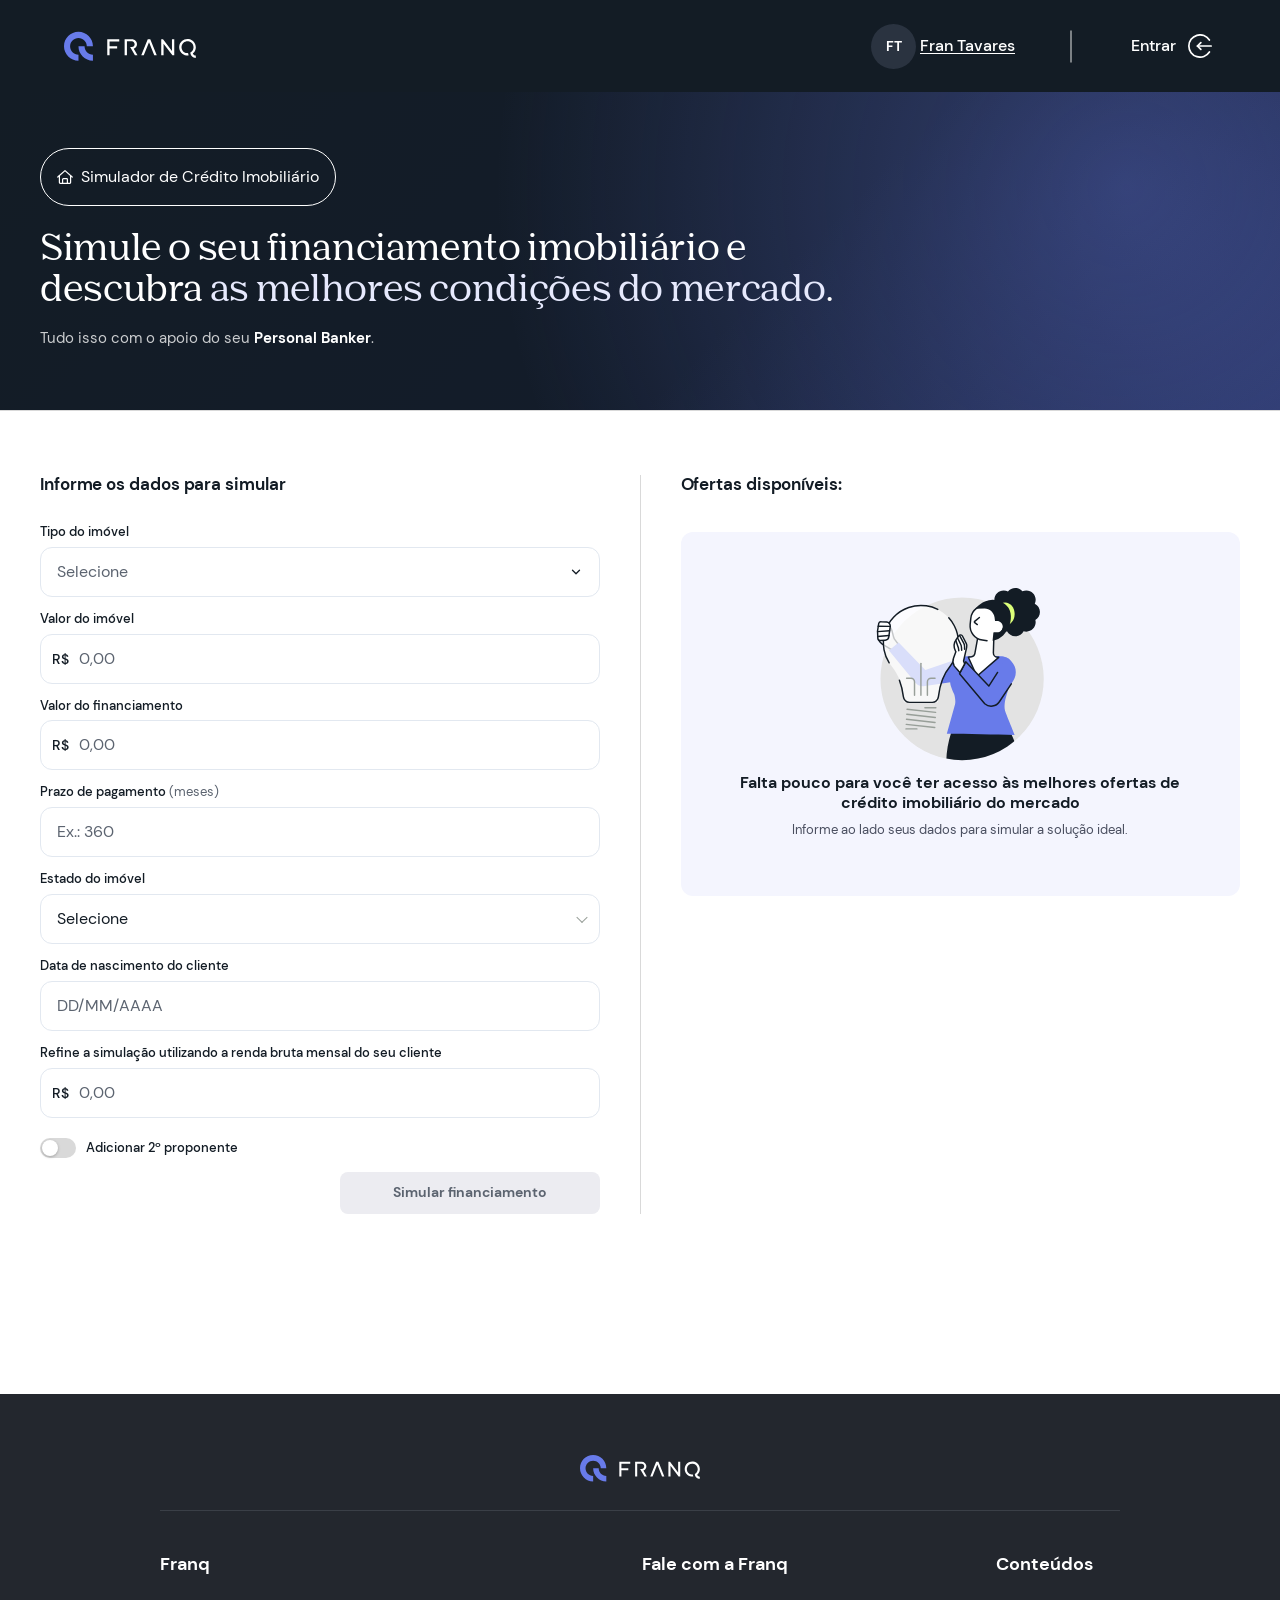
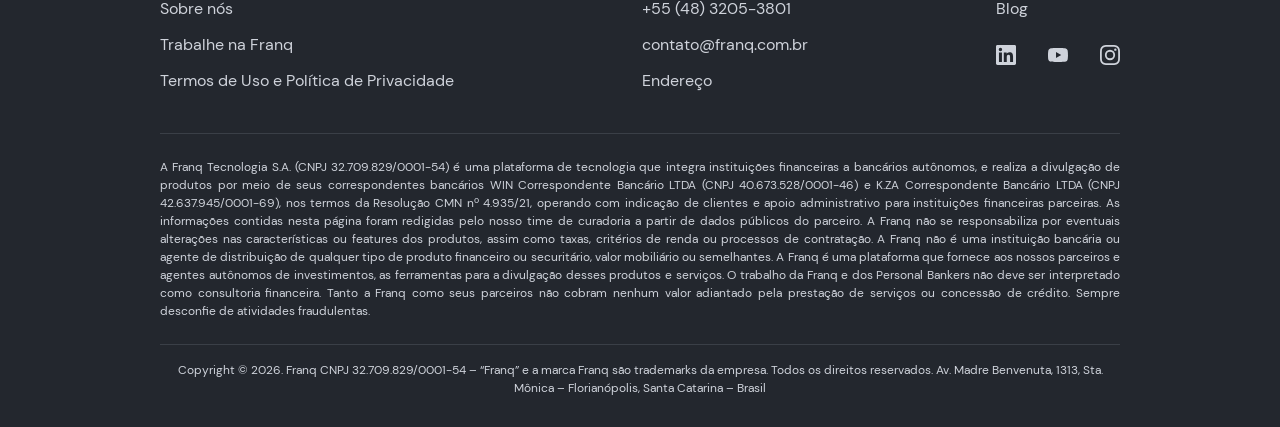
==== commit d99442c8: "Alinha identidade visual ao padrao dos simuladores de veiculo - Dropdown custom no "Tipo do imovel" " ====
--- a/index.html
+++ b/index.html
@@ -6,14 +6,6 @@
 <title>Simulador de Crédito Imobiliário · Franq</title>
 <link rel="stylesheet" href="colors_and_type.css" />
 <style>
-  @font-face {
-    font-family: 'NIB Pro';
-    src: url('assets/fonts/NibPro-SemiBold.ttf') format('truetype');
-    font-weight: 400 700;
-    font-style: normal;
-    font-display: swap;
-  }
-
   /* WCAG AA-safe tokens (≥4.5:1 sobre branco) */
   :root {
     --text-muted: #5C6470;     /* substitui --oliva-dark p/ texto: 6.4:1 */
@@ -83,7 +75,7 @@
     display: block;
   }
   .page-hero h1 {
-    font-family: 'NIB Pro', 'DM Serif Display', Georgia, serif;
+    font-family: var(--font-display);
     font-weight: 400;
     font-size: 36px; line-height: 1.15; letter-spacing: -0.01em;
     margin: 0; max-width: 800px;
@@ -297,12 +289,11 @@
   }
 
   .input {
-    height: 42px;
-    border: 1px solid var(--cinza-borda);
-    border-radius: 6px;
+    border: 1px solid #e2e8f0;
+    border-radius: 12px;
     background: #fff;
-    padding: 0 12px;
-    font: 400 14px var(--font-sans);
+    padding: 12px 16px;
+    font: 400 16px/24px var(--font-sans);
     color: var(--azul-dark);
     width: 100%;
     transition: border-color var(--dur-fast), box-shadow var(--dur-fast);
@@ -313,19 +304,17 @@
   .input:focus {
     outline: none;
     border-color: var(--azul-franqueza);
-    box-shadow: 0 0 0 3px rgba(104,123,234,0.18);
   }
   .input::placeholder { color: var(--text-muted); }
   .input.is-error,
   .input.is-error:hover,
   .input.is-error:focus {
-    border-color: var(--danger);
-    box-shadow: 0 0 0 3px rgba(216, 57, 73, 0.15);
+    border-color: #e02424;
   }
   .field-error {
     margin: 6px 0 0;
     font-size: 12px;
-    color: var(--danger-text);
+    color: #e02424;
     line-height: 1.4;
   }
 
@@ -345,6 +334,49 @@
     transform: translateY(-70%) rotate(45deg);
     pointer-events: none;
   }
+
+  /* Dropdown custom (segue a identidade da página) — substitui a lista nativa do SO */
+  .select-custom { position: relative; }
+  .select-custom::after { display: none; }
+  .select-custom > select {
+    position: absolute; inset: 0; width: 100%; height: 100%;
+    opacity: 0; pointer-events: none;
+  }
+  .sel-control {
+    display: flex; align-items: center; gap: 8px; width: 100%;
+    padding: 12px 16px;
+    border: 1px solid #e2e8f0; border-radius: 12px; background: #fff;
+    font: 400 16px/24px var(--font-sans); color: var(--azul-dark); text-align: left;
+    cursor: pointer;
+    transition: border-color var(--dur-fast), box-shadow var(--dur-fast);
+  }
+  .sel-control:hover { border-color: var(--azul-franqueza); }
+  .select-custom.is-open .sel-control {
+    border-color: var(--azul-franqueza);
+  }
+  .select-custom.is-error .sel-control {
+    border-color: #e02424;
+  }
+  .sel-value { flex: 1; min-width: 0; white-space: nowrap; overflow: hidden; text-overflow: ellipsis; }
+  .sel-value.is-placeholder { color: var(--text-muted); }
+  .select-custom.has-value .sel-value { font-weight: 500; }
+  .sel-chevron { flex: none; width: 14px; height: 14px; color: var(--azul-dark); transition: transform .15s ease; }
+  .select-custom.is-open .sel-chevron { transform: rotate(180deg); }
+  .sel-panel {
+    position: absolute; left: 0; right: 0; top: calc(100% + 6px); z-index: 40;
+    background: #fff; border: 1px solid #e2e8f0; border-radius: 12px;
+    box-shadow: 0 12px 32px rgba(15,23,42,.12); overflow: hidden; padding: 4px; display: none;
+  }
+  .select-custom.is-open .sel-panel { display: block; }
+  .sel-item {
+    display: flex; align-items: center; justify-content: space-between; gap: 8px;
+    height: 40px; padding: 0 12px; border-radius: 8px;
+    font: 400 15px var(--font-sans); color: var(--azul-dark); cursor: pointer;
+  }
+  .sel-item:hover, .sel-item.active { background: #F2F4FE; }
+  .sel-item.selected { font-weight: 600; }
+  .sel-check { flex: none; width: 15px; height: 15px; color: var(--azul-franqueza); opacity: 0; }
+  .sel-item.selected .sel-check { opacity: 1; }
 
   /* Currency / prefix */
   .input-prefix-wrap { position: relative; }
@@ -736,7 +768,7 @@
   .btn {
     height: 42px;
     padding: 0 22px;
-    border-radius: 6px;
+    border-radius: 8px;
     border: 1px solid transparent;
     font: 600 13.5px var(--font-sans);
     cursor: pointer;
@@ -744,18 +776,16 @@
     transition: background-color 0.28s cubic-bezier(0.4, 0, 0.2, 1), border-color 0.28s cubic-bezier(0.4, 0, 0.2, 1), color 0.28s cubic-bezier(0.4, 0, 0.2, 1), box-shadow 0.28s cubic-bezier(0.4, 0, 0.2, 1), transform 0.28s cubic-bezier(0.4, 0, 0.2, 1);
     white-space: nowrap;
   }
-  .btn:active { transform: scale(.99); }
+  .btn:not(:disabled):not(.is-disabled):active { transform: scale(.99); }
   .btn svg { width: 14px; height: 14px; }
 
   .btn-primary {
-    background: #4F5DCC;
+    background: var(--azul-franqueza);
     color: #fff;
   }
-  .btn-primary:hover { background: #4F62D1 !important; color: #fff !important; }
-  .btn-primary:active {
-    background: var(--azul-medium) !important;
-    color: #fff !important;
-    border-color: var(--azul-medium) !important;
+  .btn-primary:not(:disabled):not(.is-disabled):hover { filter: brightness(0.96); }
+  .btn-primary:not(:disabled):not(.is-disabled):active {
+    filter: brightness(0.92);
     outline: none;
     transform: none;
   }
@@ -777,13 +807,18 @@
     border-color: transparent;
     cursor: not-allowed;
   }
-  .btn[disabled]:hover, .btn.is-disabled:hover { background: #ECECF1; }
+  .btn[disabled]:hover, .btn.is-disabled:hover {
+    background: #ECECF1 !important;
+    color: #5C6470 !important;
+    cursor: not-allowed;
+    transform: none;
+  }
 
   /* Reload icon spinning hint */
   .icon-spin {
     transition: transform var(--dur-med);
   }
-  .btn-primary:hover .icon-spin { transform: rotate(180deg); }
+  .btn-primary:not(:disabled):not(.is-disabled):hover .icon-spin { transform: rotate(180deg); }
 
   /* ==========================================================
      Confirm modal
@@ -1177,7 +1212,7 @@
       <form class="form" id="simForm" autocomplete="off">
         <div class="field">
           <label class="field-label" for="f-tipo">Tipo do imóvel</label>
-          <div class="select-wrap">
+          <div class="select-wrap select-custom">
             <select class="input" id="f-tipo">
               <option value="" hidden selected>Selecione</option>
               <option>Apartamento</option>
@@ -1872,6 +1907,7 @@
     document.querySelectorAll('.form input, .form select').forEach(el => {
       if (el.tagName === 'SELECT') {
         el.selectedIndex = 0;
+        el.dispatchEvent(new Event('change', { bubbles: true })); // sincroniza dropdowns custom
       } else {
         el.value = '';
       }
@@ -1888,6 +1924,98 @@
   btnConfirmYes.addEventListener('click', () => {
     clearAllFields();
     closeConfirm();
+  });
+
+  // Dropdown custom (segue a identidade da página) — só onde .select-custom está presente
+  document.querySelectorAll('.select-custom').forEach(wrap => {
+    const select = wrap.querySelector('select');
+    if (!select || wrap.dataset.selReady) return;
+    wrap.dataset.selReady = '1';
+    select.tabIndex = -1;
+    select.setAttribute('aria-hidden', 'true');
+
+    const opts = Array.from(select.options).map(o => ({
+      value: o.value, label: o.textContent.trim(),
+      placeholder: o.hidden || o.value === ''
+    }));
+    const placeholderLabel = (opts.find(o => o.placeholder) || {}).label || 'Selecione';
+    const labelEl = wrap.closest('.field') && wrap.closest('.field').querySelector('.field-label');
+
+    const control = document.createElement('button');
+    control.type = 'button';
+    control.className = 'sel-control';
+    control.setAttribute('aria-haspopup', 'listbox');
+    control.setAttribute('aria-expanded', 'false');
+    if (labelEl) control.setAttribute('aria-label', labelEl.textContent.trim());
+    control.innerHTML =
+      '<span class="sel-value"></span>' +
+      '<svg class="sel-chevron" viewBox="0 0 16 16" fill="none" stroke="currentColor" stroke-width="1.5" stroke-linecap="round" stroke-linejoin="round"><path d="M4 6l4 4 4-4"/></svg>';
+
+    const panel = document.createElement('div');
+    panel.className = 'sel-panel';
+    panel.setAttribute('role', 'listbox');
+    panel.innerHTML = opts.filter(o => !o.placeholder).map(o =>
+      '<div class="sel-item" role="option" data-value="' + o.value.replace(/"/g, '&quot;') + '">' +
+        '<span>' + o.label + '</span>' +
+        '<svg class="sel-check" viewBox="0 0 16 16" fill="none" stroke="currentColor" stroke-width="2" stroke-linecap="round" stroke-linejoin="round"><path d="M3 8l3.5 3.5L13 5"/></svg>' +
+      '</div>').join('');
+
+    wrap.appendChild(control);
+    wrap.appendChild(panel);
+
+    const valueEl = control.querySelector('.sel-value');
+    const items = Array.from(panel.querySelectorAll('.sel-item'));
+    let open = false, active = -1;
+
+    function sync() {
+      const v = select.value;
+      const has = !!v;
+      wrap.classList.toggle('has-value', has);
+      valueEl.classList.toggle('is-placeholder', !has);
+      valueEl.textContent = has ? ((opts.find(o => o.value === v) || {}).label || v) : placeholderLabel;
+      items.forEach(it => it.classList.toggle('selected', it.dataset.value === v));
+    }
+    function paintActive() { items.forEach((it, i) => it.classList.toggle('active', i === active)); }
+    function scrollActive() { if (items[active]) items[active].scrollIntoView({ block: 'nearest' }); }
+    function openPanel() {
+      if (open) return;
+      open = true; wrap.classList.add('is-open'); control.setAttribute('aria-expanded', 'true');
+      active = items.findIndex(it => it.classList.contains('selected')); paintActive();
+    }
+    function closePanel() {
+      open = false; wrap.classList.remove('is-open'); control.setAttribute('aria-expanded', 'false'); active = -1; paintActive();
+    }
+    function choose(v) {
+      select.value = v;
+      select.dispatchEvent(new Event('input', { bubbles: true }));
+      select.dispatchEvent(new Event('change', { bubbles: true }));
+      sync(); closePanel(); control.focus();
+    }
+
+    control.addEventListener('click', () => { open ? closePanel() : openPanel(); });
+    items.forEach((it, i) => {
+      it.addEventListener('mousedown', e => { e.preventDefault(); choose(it.dataset.value); });
+      it.addEventListener('mousemove', () => { if (active !== i) { active = i; paintActive(); } });
+    });
+    control.addEventListener('keydown', e => {
+      if (e.key === 'ArrowDown') { e.preventDefault(); if (!open) { openPanel(); return; } active = Math.min(active + 1, items.length - 1); paintActive(); scrollActive(); }
+      else if (e.key === 'ArrowUp') { e.preventDefault(); if (!open) { openPanel(); return; } active = Math.max(active - 1, 0); paintActive(); scrollActive(); }
+      else if (e.key === 'Enter' || e.key === ' ') { e.preventDefault(); if (!open) openPanel(); else if (active >= 0 && items[active]) choose(items[active].dataset.value); }
+      else if (e.key === 'Escape') { if (open) { e.preventDefault(); closePanel(); } }
+    });
+    control.addEventListener('blur', () => { setTimeout(() => { if (open && !wrap.contains(document.activeElement)) closePanel(); }, 120); });
+    document.addEventListener('mousedown', e => { if (open && !wrap.contains(e.target)) closePanel(); });
+
+    // validação foca o <select> escondido → joga o foco pro controle visível
+    select.addEventListener('focus', () => { try { control.focus(); } catch (_) {} });
+    // reset / mudanças programáticas do <select>
+    select.addEventListener('change', sync);
+    // espelha o estado de erro (a validação adiciona .is-error no <select>)
+    const mirrorError = () => wrap.classList.toggle('is-error', select.classList.contains('is-error'));
+    new MutationObserver(mirrorError).observe(select, { attributes: true, attributeFilter: ['class'] });
+    mirrorError();
+
+    sync();
   });
 
   // Initial state
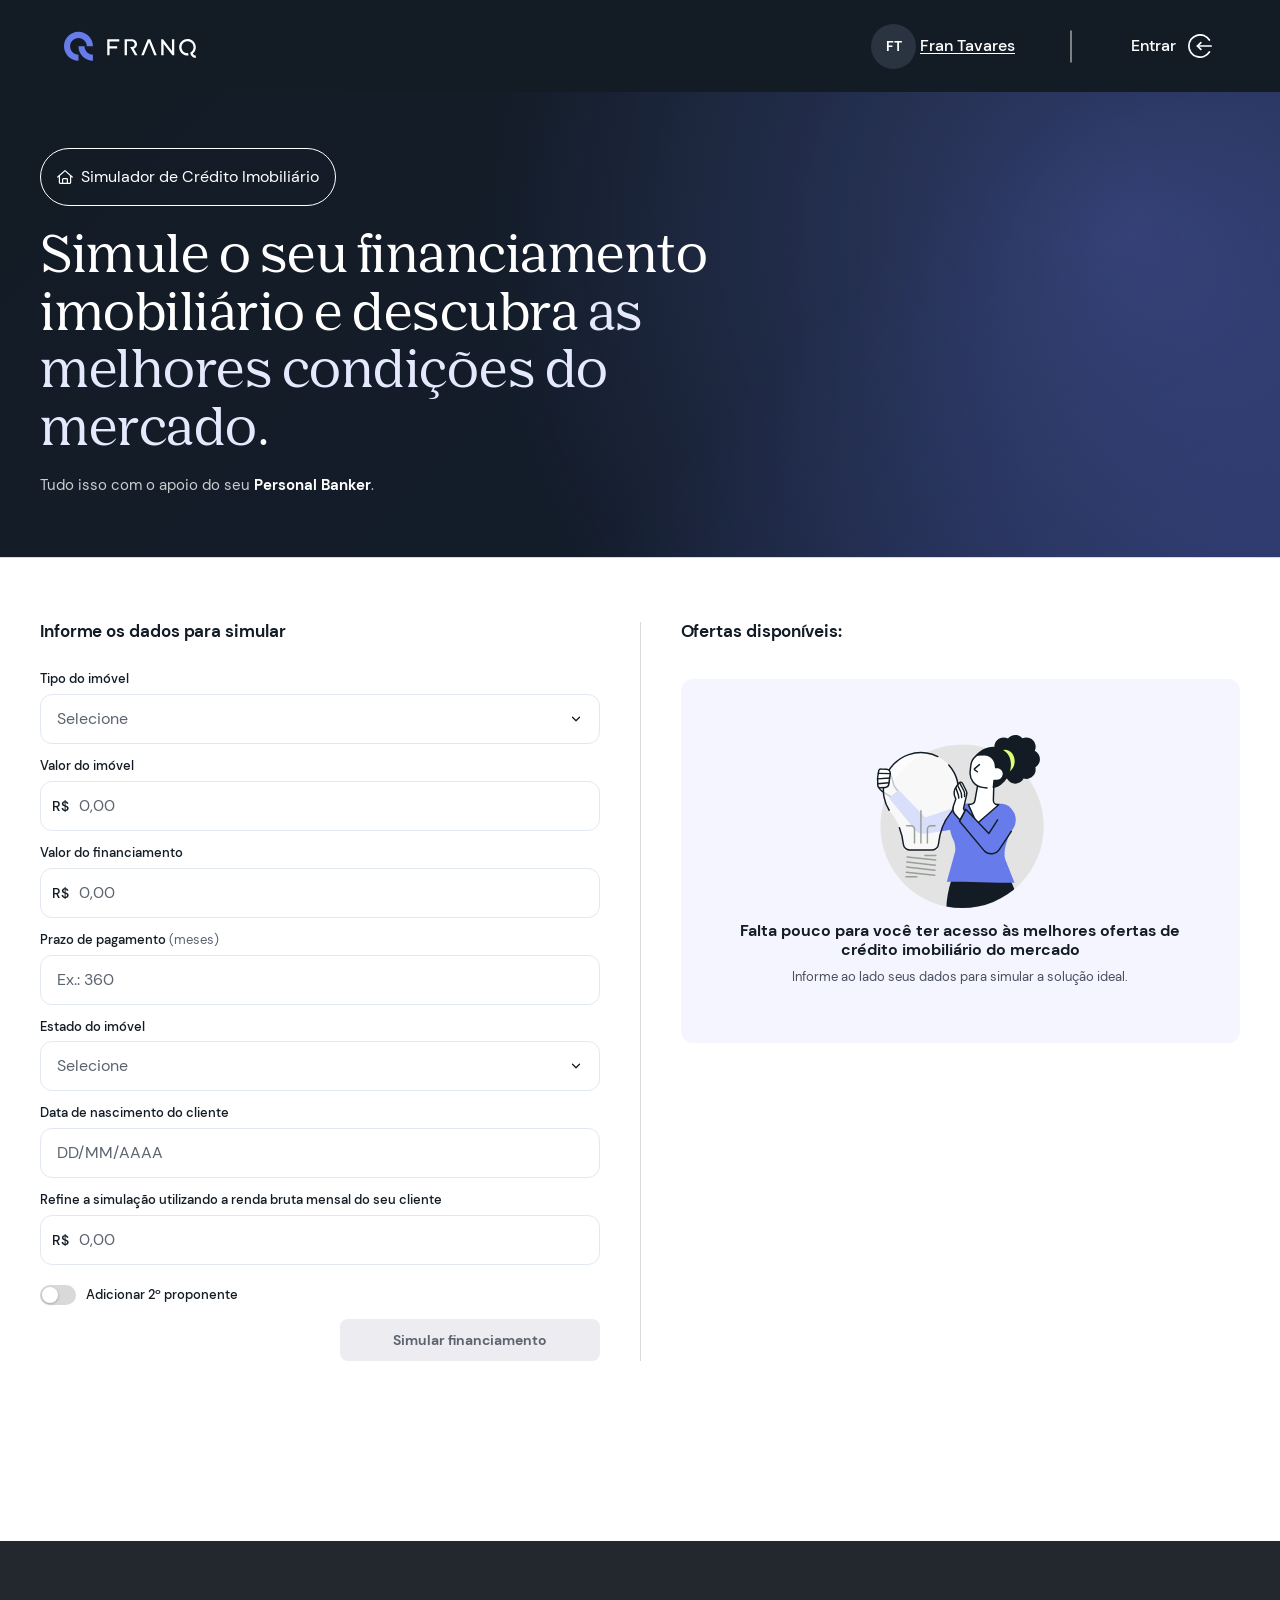
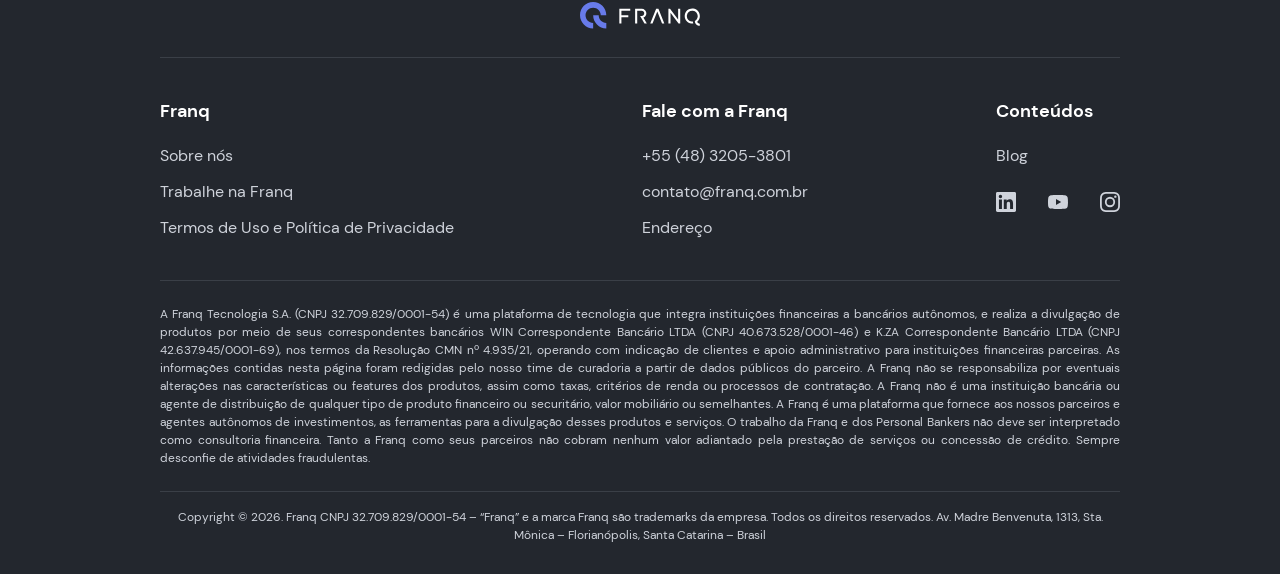
==== commit cb7ff820: "Dropdown custom no "Estado do imovel" + escala do titulo do hero - "Estado do imovel" passa a usar o" ====
--- a/index.html
+++ b/index.html
@@ -77,7 +77,7 @@
   .page-hero h1 {
     font-family: var(--font-display);
     font-weight: 400;
-    font-size: 36px; line-height: 1.15; letter-spacing: -0.01em;
+    font-size: 50px; line-height: 1.15; letter-spacing: -0.01em;
     margin: 0; max-width: 800px;
     color: #fff;
   }
@@ -90,7 +90,7 @@
   .page-hero p b { color: #fff; font-weight: 600; }
   @media (max-width: 720px) {
     .page-hero { padding: 36px 20px 40px; }
-    .page-hero h1 { font-size: 26px; }
+    .page-hero h1 { font-size: 34px; }
     .page-hero p { font-size: 14px; }
   }
 
@@ -365,7 +365,8 @@
   .sel-panel {
     position: absolute; left: 0; right: 0; top: calc(100% + 6px); z-index: 40;
     background: #fff; border: 1px solid #e2e8f0; border-radius: 12px;
-    box-shadow: 0 12px 32px rgba(15,23,42,.12); overflow: hidden; padding: 4px; display: none;
+    box-shadow: 0 12px 32px rgba(15,23,42,.12);
+    overflow: hidden auto; max-height: 288px; padding: 4px; display: none;
   }
   .select-custom.is-open .sel-panel { display: block; }
   .sel-item {
@@ -1249,7 +1250,7 @@
 
         <div class="field">
           <label class="field-label" for="f-estado">Estado do imóvel</label>
-          <div class="select-wrap">
+          <div class="select-wrap select-custom">
             <select class="input" id="f-estado">
               <option value="" hidden selected>Selecione</option>
               <option>AC</option>
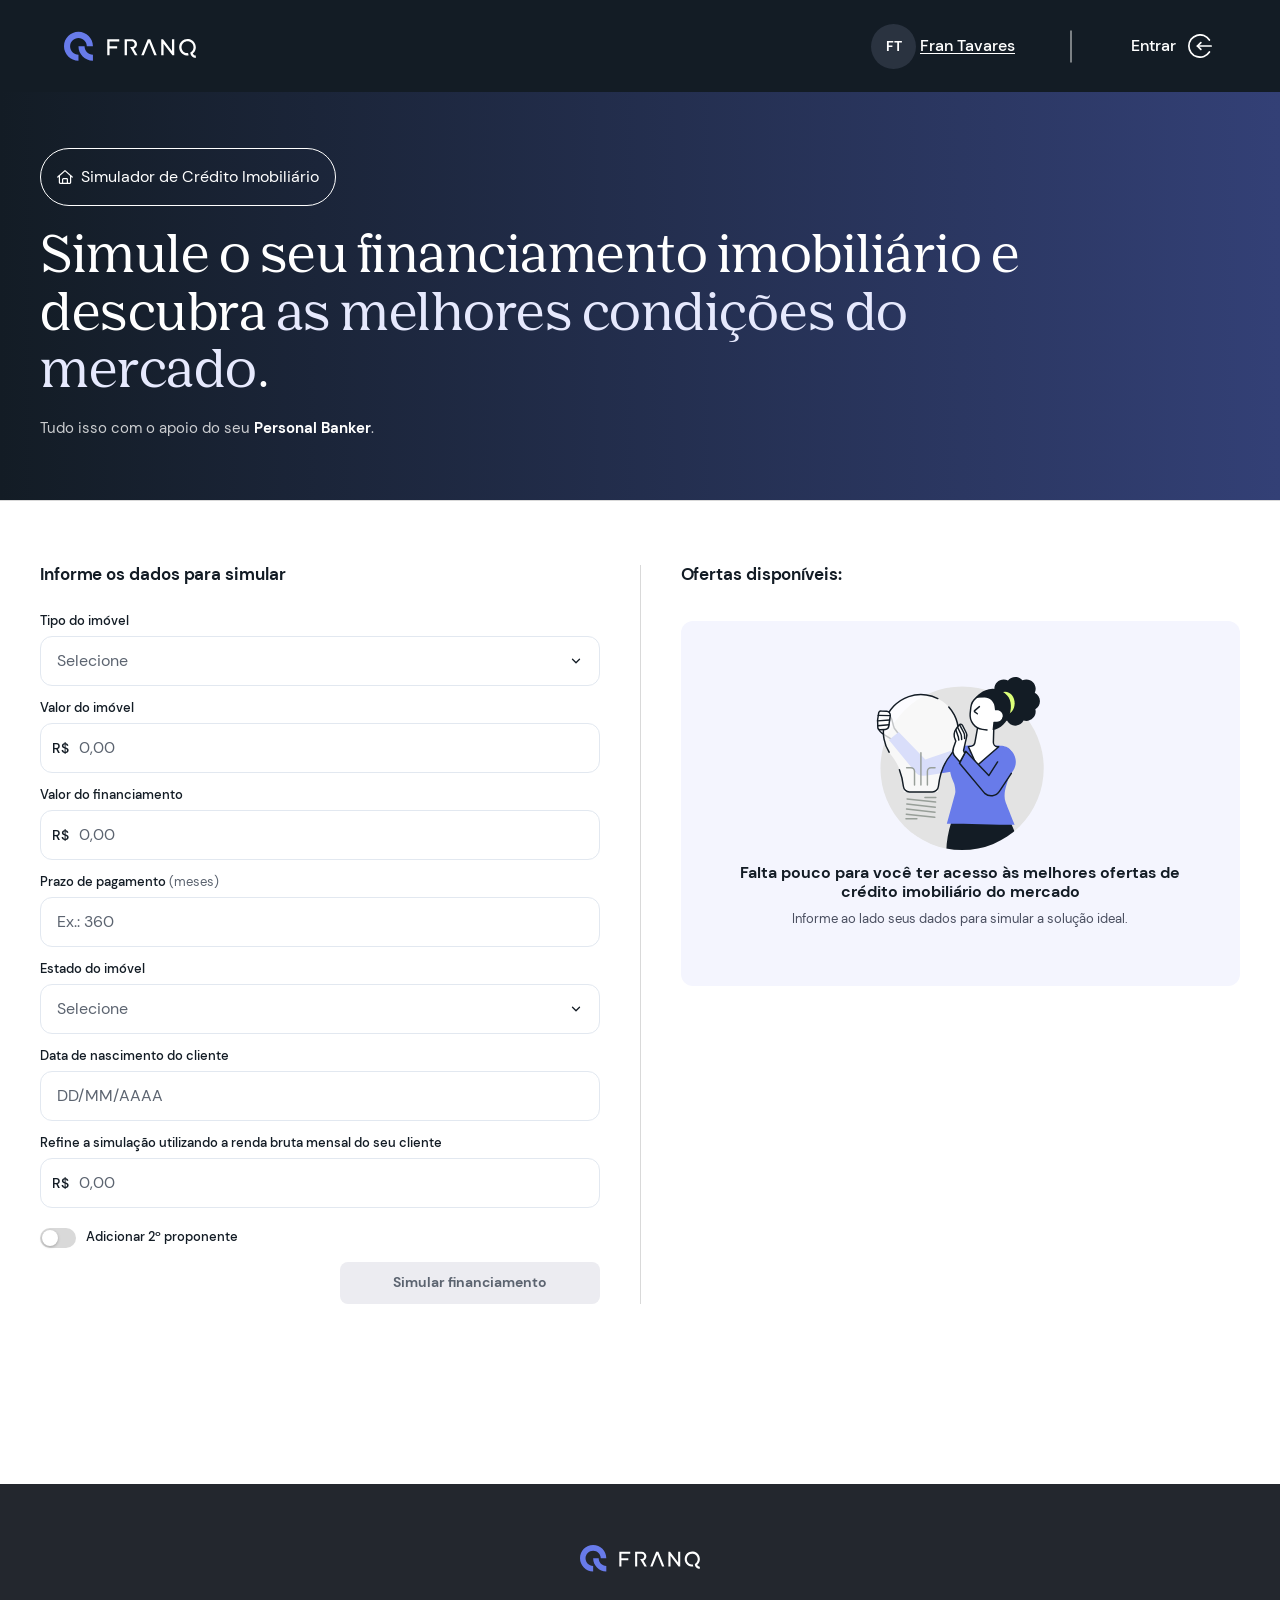
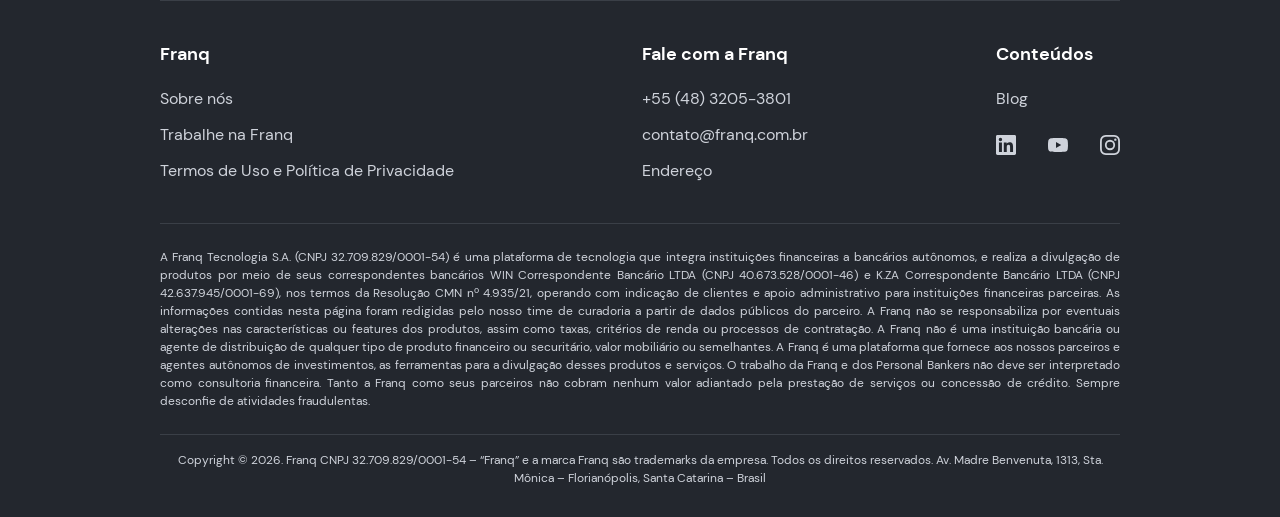
==== commit 9e48ef6b: "Hero: gradiente horizontal (#131c25->#334076) e H1 mais largo - Fundo do hero passa a usar o gradien" ====
--- a/index.html
+++ b/index.html
@@ -31,21 +31,14 @@
      Page hero (title block under topbar)
      ========================================================== */
   .page-hero {
-    background: var(--azul-dark);
+    background: linear-gradient(to right, #131c25, #334076);
     color: #fff;
     padding: 56px 40px 60px;
     border-bottom: 1px solid var(--cinza-borda);
     position: relative;
     overflow: hidden;
   }
-  .page-hero::before {
-    content: '';
-    position: absolute; inset: 0;
-    background:
-      radial-gradient(circle at 88% 30%, rgba(104,123,234,0.35), transparent 55%),
-      linear-gradient(135deg, rgba(8,14,28,0.0) 0%, rgba(19,28,57,0.25) 60%, rgba(91,108,245,0.25) 100%);
-    pointer-events: none;
-  }
+  .page-hero::before { display: none; }
   .page-hero-inner {
     position: relative; z-index: 1;
     max-width: 1280px; margin: 0 auto;
@@ -78,7 +71,7 @@
     font-family: var(--font-display);
     font-weight: 400;
     font-size: 50px; line-height: 1.15; letter-spacing: -0.01em;
-    margin: 0; max-width: 800px;
+    margin: 0; max-width: 1080px;
     color: #fff;
   }
   .page-hero h1 .accent { color: #E6E9FD; }
